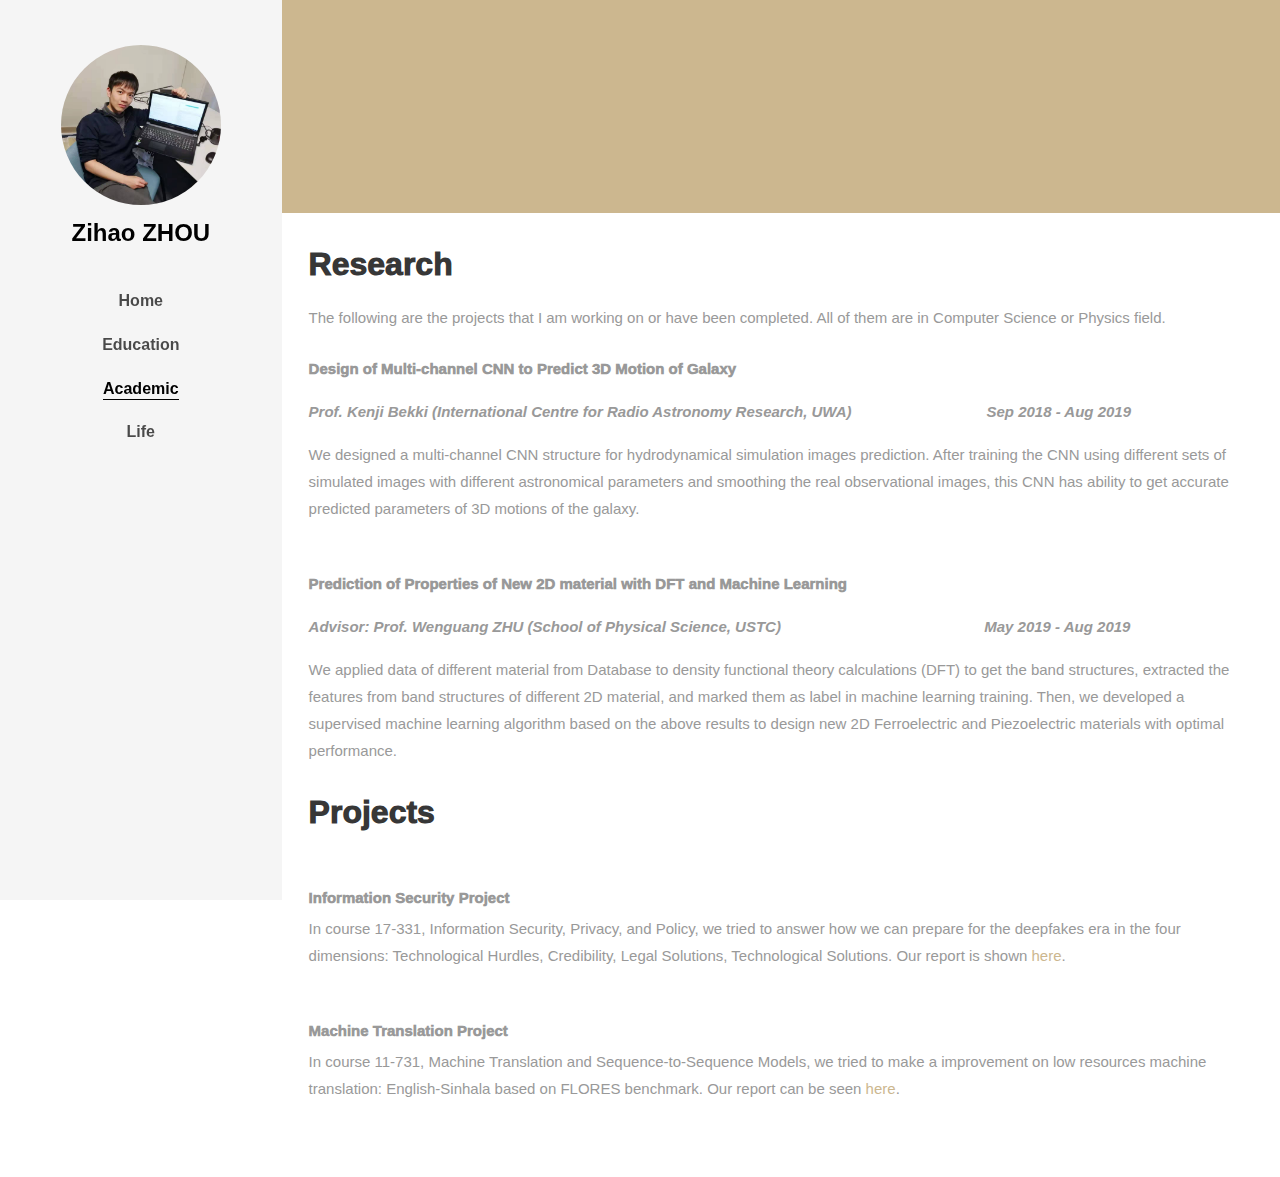
==== academic.html @ 47a022bb "Add files via upload" ====
<!DOCTYPE html>
<html lang="en">
  <head>
    <title>Zihao ZHOU's homepage</title>
    <meta charset="utf-8">
    <meta name="viewport" content="width=device-width, initial-scale=1, shrink-to-fit=no">
   
    <link rel="stylesheet" href="css/open-iconic-bootstrap.min.css">
    <link rel="stylesheet" href="css/animate.css">
    
    <link rel="stylesheet" href="css/owl.carousel.min.css">
    <link rel="stylesheet" href="css/owl.theme.default.min.css">
    <link rel="stylesheet" href="css/magnific-popup.css">

    <link rel="stylesheet" href="css/aos.css">

    <link rel="stylesheet" href="css/ionicons.min.css">

    <link rel="stylesheet" href="css/bootstrap-datepicker.css">
    <link rel="stylesheet" href="css/jquery.timepicker.css">

    
    <link rel="stylesheet" href="css/flaticon.css">
    <link rel="stylesheet" href="css/icomoon.css">
    <link rel="stylesheet" href="css/style.css">
  </head>
  <body>

	<div id="colorlib-page">
		<a href="#" class="js-colorlib-nav-toggle colorlib-nav-toggle"><i></i></a>
		<aside id="colorlib-aside" role="complementary" class="js-fullheight text-center">
			<h1 id="colorlib-logo"><a href="index.html"><span class="img" style="background-image: url(images/author.jpg);"></span>Zihao ZHOU</a></h1>
			<nav id="colorlib-main-menu" role="navigation">
				<ul>
					<li><a href="index.html">Home</a></li>
					<li><a href="education.html">Education</a></li>
					<li class="colorlib-active"><a href="academic.html">Academic</a></li>
					<li><a href="life.html">Life</a></li>
				</ul>
			</nav>

			<div class="colorlib-footer">
<div class="d-flex justify-content-center">
		  <form action="#" class="colorlib-subscribe-form">
            <div class="form-group d-flex">
            	<div class="icon"></div>
</div>
          </form>
				</div>
			</div>
		</aside> <!-- END COLORLIB-ASIDE -->
		<div id="colorlib-main">
			<section class="ftco-section ftco-bread">
				<div class="container">
					<div class="row no-gutters slider-text justify-content-center align-items-center">
	          <div class="col-md-8 ftco-animate">
	            <p class="breadcrumbs"><span class="mr-2"><a href="index.html">Home</a></span> <span>Academic</span></p>
	            <h1 class="bread">Academic</h1>
	          </div>
	        </div>
				</div>
			</section>
			<section class="ftco-section-3">

                <h2 class="mb-3 font-weight-bold">Research</h2>
				<p class="mb-4">The following are the projects that I am working on or have been completed. All of them are in Computer Science or Physics field.</p>
				
				<p class="mb-3 font-weight-bold">Design of Multi-channel CNN to Predict 3D Motion of Galaxy </p>
				<p class=" font-italic" >Prof. Kenji Bekki (International Centre for Radio Astronomy Research, UWA)&emsp;&emsp;&emsp;&emsp;&emsp;&emsp;&emsp;&emsp;&emsp;Sep 2018 - Aug 2019</p>
				<p class="mb-5">We designed a multi-channel CNN structure for hydrodynamical simulation images prediction. After training the CNN using different sets of simulated images with different astronomical parameters and smoothing the real observational images, this CNN has ability to get accurate predicted parameters of 3D motions of the galaxy.
				 </p>

				<p class="mb-3 font-weight-bold">Prediction of Properties of New 2D material with DFT and Machine Learning</p>
				<p class=" font-italic" >Advisor: Prof. Wenguang ZHU (School of Physical Science, USTC)              &emsp;&emsp; &emsp;&emsp;&emsp;&emsp;&emsp;&emsp;&emsp;&emsp;&emsp;&emsp;&emsp;May 2019 - Aug 2019</p>
				<p class="mb-4">We applied data of different material from Database to density functional theory calculations (DFT) to get the band structures, extracted the features from band structures of different 2D material, and marked them as label in machine learning training. Then, we developed a supervised machine learning algorithm based on the above results to design new 2D Ferroelectric and Piezoelectric materials with optimal performance.
				 </p>
				
				<h2 class="mb-5 font-weight-bold">Projects</h2>
				<p class="mb-1 font-weight-bold">Information Security Project </p>
				<p class="mb-5">
				In course 17-331, Information Security, Privacy, and Policy, we tried to answer how we can prepare for the deepfakes era in the four dimensions: Technological Hurdles, Credibility, Legal Solutions, Technological Solutions. Our report is shown <a href="Deepfake_web.pdf">here</a>.</p>
				
				<p class="mb-1 font-weight-bold">Machine Translation Project </p>
				<p class="mb-5">
				In course 11-731, Machine Translation and Sequence-to-Sequence Models, we tried to make a improvement on low resources machine translation: English-Sinhala based on FLORES benchmark. Our report can be seen <a href="en-si.pdf">here</a>.</p>
				
				
			</section>
		</div><!-- END COLORLIB-MAIN -->
	</div><!-- END COLORLIB-PAGE -->

  <!-- loader -->
  <div id="ftco-loader" class="show fullscreen"><svg class="circular" width="48px" height="48px"><circle class="path-bg" cx="24" cy="24" r="22" fill="none" stroke-width="4" stroke="#eeeeee"/><circle class="path" cx="24" cy="24" r="22" fill="none" stroke-width="4" stroke-miterlimit="10" stroke="#F96D00"/></svg></div>


  <script src="js/jquery.min.js"></script>
  <script src="js/jquery-migrate-3.0.1.min.js"></script>
  <script src="js/popper.min.js"></script>
  <script src="js/bootstrap.min.js"></script>
  <script src="js/jquery.easing.1.3.js"></script>
  <script src="js/jquery.waypoints.min.js"></script>
  <script src="js/jquery.stellar.min.js"></script>
  <script src="js/owl.carousel.min.js"></script>
  <script src="js/jquery.magnific-popup.min.js"></script>
  <script src="js/aos.js"></script>
  <script src="js/jquery.animateNumber.min.js"></script>
  <script src="js/bootstrap-datepicker.js"></script>
  <script src="js/jquery.timepicker.min.js"></script>
  <script src="js/scrollax.min.js"></script>
  <script src="js/main.js"></script>
    
  </body>
</html>
---- css/flaticon.css ----
/*
  	Flaticon icon font: Flaticon
  	Creation date: 12/12/2018 14:43
  	*/


@font-face {
  font-family: "Flaticon";
  src: url("../fonts/flaticon/font/Flaticon.eot");
  src: url("../fonts/flaticon/font/Flaticon.eot?#iefix") format("embedded-opentype"),
       url("../fonts/flaticon/font/Flaticon.woff") format("woff"),
       url("../fonts/flaticon/font/Flaticon.ttf") format("truetype"),
       url("../fonts/flaticon/font/Flaticon.svg#Flaticon") format("svg");
  font-weight: normal;
  font-style: normal;
}

@media screen and (-webkit-min-device-pixel-ratio:0) {
  @font-face {
    font-family: "Flaticon";
    src: url("../fonts/flaticon/font/Flaticon.svg#Flaticon") format("svg");
  }
}

[class^="flaticon-"]:before, [class*=" flaticon-"]:before,
[class^="flaticon-"]:after, [class*=" flaticon-"]:after {   
  font-family: Flaticon;
  font-style: normal;
  font-weight: normal;
  font-variant: normal;
  text-transform: none;
  line-height: 1;

  /* Better Font Rendering =========== */
  -webkit-font-smoothing: antialiased;
  -moz-osx-font-smoothing: grayscale;
}

.flaticon-printing-photo:before { content: "\f100"; }
.flaticon-focusing-target:before { content: "\f101"; }
.flaticon-camera:before { content: "\f102"; }
.flaticon-polaroid-pictures:before { content: "\f103"; }
.flaticon-big-lens:before { content: "\f104"; }
.flaticon-film:before { content: "\f105"; }
---- css/icomoon.css ----
@font-face {
  font-family: 'icomoon';
  src:  url('../fonts/icomoon/icomoon.eot?6tt51o');
  src:  url('../fonts/icomoon/icomoon.eot?6tt51o#iefix') format('embedded-opentype'),
    url('../fonts/icomoon/icomoon.ttf?6tt51o') format('truetype'),
    url('../fonts/icomoon/icomoon.woff?6tt51o') format('woff'),
    url('../fonts/icomoon/icomoon.svg?6tt51o#icomoon') format('svg');
  font-weight: normal;
  font-style: normal;
}

[class^="icon-"], [class*=" icon-"] {
  /* use !important to prevent issues with browser extensions that change fonts */
  font-family: 'icomoon' !important;
  speak: none;
  font-style: normal;
  font-weight: normal;
  font-variant: normal;
  text-transform: none;
  line-height: 1;

  /* Better Font Rendering =========== */
  -webkit-font-smoothing: antialiased;
  -moz-osx-font-smoothing: grayscale;
}

.icon-asterisk:before {
  content: "\f069";
}
.icon-plus:before {
  content: "\f067";
}
.icon-question:before {
  content: "\f128";
}
.icon-minus:before {
  content: "\f068";
}
.icon-glass:before {
  content: "\f000";
}
.icon-music:before {
  content: "\f001";
}
.icon-search:before {
  content: "\f002";
}
.icon-envelope-o:before {
  content: "\f003";
}
.icon-heart:before {
  content: "\f004";
}
.icon-star:before {
  content: "\f005";
}
.icon-star-o:before {
  content: "\f006";
}
.icon-user:before {
  content: "\f007";
}
.icon-film:before {
  content: "\f008";
}
.icon-th-large:before {
  content: "\f009";
}
.icon-th:before {
  content: "\f00a";
}
.icon-th-list:before {
  content: "\f00b";
}
.icon-check:before {
  content: "\f00c";
}
.icon-close:before {
  content: "\f00d";
}
.icon-remove:before {
  content: "\f00d";
}
.icon-times:before {
  content: "\f00d";
}
.icon-search-plus:before {
  content: "\f00e";
}
.icon-search-minus:before {
  content: "\f010";
}
.icon-power-off:before {
  content: "\f011";
}
.icon-signal:before {
  content: "\f012";
}
.icon-cog:before {
  content: "\f013";
}
.icon-gear:before {
  content: "\f013";
}
.icon-trash-o:before {
  content: "\f014";
}
.icon-home:before {
  content: "\f015";
}
.icon-file-o:before {
  content: "\f016";
}
.icon-clock-o:before {
  content: "\f017";
}
.icon-road:before {
  content: "\f018";
}
.icon-download:before {
  content: "\f019";
}
.icon-arrow-circle-o-down:before {
  content: "\f01a";
}
.icon-arrow-circle-o-up:before {
  content: "\f01b";
}
.icon-inbox:before {
  content: "\f01c";
}
.icon-play-circle-o:before {
  content: "\f01d";
}
.icon-repeat:before {
  content: "\f01e";
}
.icon-rotate-right:before {
  content: "\f01e";
}
.icon-refresh:before {
  content: "\f021";
}
.icon-list-alt:before {
  content: "\f022";
}
.icon-lock:before {
  content: "\f023";
}
.icon-flag:before {
  content: "\f024";
}
.icon-headphones:before {
  content: "\f025";
}
.icon-volume-off:before {
  content: "\f026";
}
.icon-volume-down:before {
  content: "\f027";
}
.icon-volume-up:before {
  content: "\f028";
}
.icon-qrcode:before {
  content: "\f029";
}
.icon-barcode:before {
  content: "\f02a";
}
.icon-tag:before {
  content: "\f02b";
}
.icon-tags:before {
  content: "\f02c";
}
.icon-book:before {
  content: "\f02d";
}
.icon-bookmark:before {
  content: "\f02e";
}
.icon-print:before {
  content: "\f02f";
}
.icon-camera:before {
  content: "\f030";
}
.icon-font:before {
  content: "\f031";
}
.icon-bold:before {
  content: "\f032";
}
.icon-italic:before {
  content: "\f033";
}
.icon-text-height:before {
  content: "\f034";
}
.icon-text-width:before {
  content: "\f035";
}
.icon-align-left:before {
  content: "\f036";
}
.icon-align-center:before {
  content: "\f037";
}
.icon-align-right:before {
  content: "\f038";
}
.icon-align-justify:before {
  content: "\f039";
}
.icon-list:before {
  content: "\f03a";
}
.icon-dedent:before {
  content: "\f03b";
}
.icon-outdent:before {
  content: "\f03b";
}
.icon-indent:before {
  content: "\f03c";
}
.icon-video-camera:before {
  content: "\f03d";
}
.icon-image:before {
  content: "\f03e";
}
.icon-photo:before {
  content: "\f03e";
}
.icon-picture-o:before {
  content: "\f03e";
}
.icon-pencil:before {
  content: "\f040";
}
.icon-map-marker:before {
  content: "\f041";
}
.icon-adjust:before {
  content: "\f042";
}
.icon-tint:before {
  content: "\f043";
}
.icon-edit:before {
  content: "\f044";
}
.icon-pencil-square-o:before {
  content: "\f044";
}
.icon-share-square-o:before {
  content: "\f045";
}
.icon-check-square-o:before {
  content: "\f046";
}
.icon-arrows:before {
  content: "\f047";
}
.icon-step-backward:before {
  content: "\f048";
}
.icon-fast-backward:before {
  content: "\f049";
}
.icon-backward:before {
  content: "\f04a";
}
.icon-play:before {
  content: "\f04b";
}
.icon-pause:before {
  content: "\f04c";
}
.icon-stop:before {
  content: "\f04d";
}
.icon-forward:before {
  content: "\f04e";
}
.icon-fast-forward:before {
  content: "\f050";
}
.icon-step-forward:before {
  content: "\f051";
}
.icon-eject:before {
  content: "\f052";
}
.icon-chevron-left:before {
  content: "\f053";
}
.icon-chevron-right:before {
  content: "\f054";
}
.icon-plus-circle:before {
  content: "\f055";
}
.icon-minus-circle:before {
  content: "\f056";
}
.icon-times-circle:before {
  content: "\f057";
}
.icon-check-circle:before {
  content: "\f058";
}
.icon-question-circle:before {
  content: "\f059";
}
.icon-info-circle:before {
  content: "\f05a";
}
.icon-crosshairs:before {
  content: "\f05b";
}
.icon-times-circle-o:before {
  content: "\f05c";
}
.icon-check-circle-o:before {
  content: "\f05d";
}
.icon-ban:before {
  content: "\f05e";
}
.icon-arrow-left:before {
  content: "\f060";
}
.icon-arrow-right:before {
  content: "\f061";
}
.icon-arrow-up:before {
  content: "\f062";
}
.icon-arrow-down:before {
  content: "\f063";
}
.icon-mail-forward:before {
  content: "\f064";
}
.icon-share:before {
  content: "\f064";
}
.icon-expand:before {
  content: "\f065";
}
.icon-compress:before {
  content: "\f066";
}
.icon-exclamation-circle:before {
  content: "\f06a";
}
.icon-gift:before {
  content: "\f06b";
}
.icon-leaf:before {
  content: "\f06c";
}
.icon-fire:before {
  content: "\f06d";
}
.icon-eye:before {
  content: "\f06e";
}
.icon-eye-slash:before {
  content: "\f070";
}
.icon-exclamation-triangle:before {
  content: "\f071";
}
.icon-warning:before {
  content: "\f071";
}
.icon-plane:before {
  content: "\f072";
}
.icon-calendar:before {
  content: "\f073";
}
.icon-random:before {
  content: "\f074";
}
.icon-comment:before {
  content: "\f075";
}
.icon-magnet:before {
  content: "\f076";
}
.icon-chevron-up:before {
  content: "\f077";
}
.icon-chevron-down:before {
  content: "\f078";
}
.icon-retweet:before {
  content: "\f079";
}
.icon-shopping-cart:before {
  content: "\f07a";
}
.icon-folder:before {
  content: "\f07b";
}
.icon-folder-open:before {
  content: "\f07c";
}
.icon-arrows-v:before {
  content: "\f07d";
}
.icon-arrows-h:before {
  content: "\f07e";
}
.icon-bar-chart:before {
  content: "\f080";
}
.icon-bar-chart-o:before {
  content: "\f080";
}
.icon-twitter-square:before {
  content: "\f081";
}
.icon-facebook-square:before {
  content: "\f082";
}
.icon-camera-retro:before {
  content: "\f083";
}
.icon-key:before {
  content: "\f084";
}
.icon-cogs:before {
  content: "\f085";
}
.icon-gears:before {
  content: "\f085";
}
.icon-comments:before {
  content: "\f086";
}
.icon-thumbs-o-up:before {
  content: "\f087";
}
.icon-thumbs-o-down:before {
  content: "\f088";
}
.icon-star-half:before {
  content: "\f089";
}
.icon-heart-o:before {
  content: "\f08a";
}
.icon-sign-out:before {
  content: "\f08b";
}
.icon-linkedin-square:before {
  content: "\f08c";
}
.icon-thumb-tack:before {
  content: "\f08d";
}
.icon-external-link:before {
  content: "\f08e";
}
.icon-sign-in:before {
  content: "\f090";
}
.icon-trophy:before {
  content: "\f091";
}
.icon-github-square:before {
  content: "\f092";
}
.icon-upload:before {
  content: "\f093";
}
.icon-lemon-o:before {
  content: "\f094";
}
.icon-phone:before {
  content: "\f095";
}
.icon-square-o:before {
  content: "\f096";
}
.icon-bookmark-o:before {
  content: "\f097";
}
.icon-phone-square:before {
  content: "\f098";
}
.icon-twitter:before {
  content: "\f099";
}
.icon-facebook:before {
  content: "\f09a";
}
.icon-facebook-f:before {
  content: "\f09a";
}
.icon-github:before {
  content: "\f09b";
}
.icon-unlock:before {
  content: "\f09c";
}
.icon-credit-card:before {
  content: "\f09d";
}
.icon-feed:before {
  content: "\f09e";
}
.icon-rss:before {
  content: "\f09e";
}
.icon-hdd-o:before {
  content: "\f0a0";
}
.icon-bullhorn:before {
  content: "\f0a1";
}
.icon-bell-o:before {
  content: "\f0a2";
}
.icon-certificate:before {
  content: "\f0a3";
}
.icon-hand-o-right:before {
  content: "\f0a4";
}
.icon-hand-o-left:before {
  content: "\f0a5";
}
.icon-hand-o-up:before {
  content: "\f0a6";
}
.icon-hand-o-down:before {
  content: "\f0a7";
}
.icon-arrow-circle-left:before {
  content: "\f0a8";
}
.icon-arrow-circle-right:before {
  content: "\f0a9";
}
.icon-arrow-circle-up:before {
  content: "\f0aa";
}
.icon-arrow-circle-down:before {
  content: "\f0ab";
}
.icon-globe:before {
  content: "\f0ac";
}
.icon-wrench:before {
  content: "\f0ad";
}
.icon-tasks:before {
  content: "\f0ae";
}
.icon-filter:before {
  content: "\f0b0";
}
.icon-briefcase:before {
  content: "\f0b1";
}
.icon-arrows-alt:before {
  content: "\f0b2";
}
.icon-group:before {
  content: "\f0c0";
}
.icon-users:before {
  content: "\f0c0";
}
.icon-chain:before {
  content: "\f0c1";
}
.icon-link:before {
  content: "\f0c1";
}
.icon-cloud:before {
  content: "\f0c2";
}
.icon-flask:before {
  content: "\f0c3";
}
.icon-cut:before {
  content: "\f0c4";
}
.icon-scissors:before {
  content: "\f0c4";
}
.icon-copy:before {
  content: "\f0c5";
}
.icon-files-o:before {
  content: "\f0c5";
}
.icon-paperclip:before {
  content: "\f0c6";
}
.icon-floppy-o:before {
  content: "\f0c7";
}
.icon-save:before {
  content: "\f0c7";
}
.icon-square:before {
  content: "\f0c8";
}
.icon-bars:before {
  content: "\f0c9";
}
.icon-navicon:before {
  content: "\f0c9";
}
.icon-reorder:before {
  content: "\f0c9";
}
.icon-list-ul:before {
  content: "\f0ca";
}
.icon-list-ol:before {
  content: "\f0cb";
}
.icon-strikethrough:before {
  content: "\f0cc";
}
.icon-underline:before {
  content: "\f0cd";
}
.icon-table:before {
  content: "\f0ce";
}
.icon-magic:before {
  content: "\f0d0";
}
.icon-truck:before {
  content: "\f0d1";
}
.icon-pinterest:before {
  content: "\f0d2";
}
.icon-pinterest-square:before {
  content: "\f0d3";
}
.icon-google-plus-square:before {
  content: "\f0d4";
}
.icon-google-plus:before {
  content: "\f0d5";
}
.icon-money:before {
  content: "\f0d6";
}
.icon-caret-down:before {
  content: "\f0d7";
}
.icon-caret-up:before {
  content: "\f0d8";
}
.icon-caret-left:before {
  content: "\f0d9";
}
.icon-caret-right:before {
  content: "\f0da";
}
.icon-columns:before {
  content: "\f0db";
}
.icon-sort:before {
  content: "\f0dc";
}
.icon-unsorted:before {
  content: "\f0dc";
}
.icon-sort-desc:before {
  content: "\f0dd";
}
.icon-sort-down:before {
  content: "\f0dd";
}
.icon-sort-asc:before {
  content: "\f0de";
}
.icon-sort-up:before {
  content: "\f0de";
}
.icon-envelope:before {
  content: "\f0e0";
}
.icon-linkedin:before {
  content: "\f0e1";
}
.icon-rotate-left:before {
  content: "\f0e2";
}
.icon-undo:before {
  content: "\f0e2";
}
.icon-gavel:before {
  content: "\f0e3";
}
.icon-legal:before {
  content: "\f0e3";
}
.icon-dashboard:before {
  content: "\f0e4";
}
.icon-tachometer:before {
  content: "\f0e4";
}
.icon-comment-o:before {
  content: "\f0e5";
}
.icon-comments-o:before {
  content: "\f0e6";
}
.icon-bolt:before {
  content: "\f0e7";
}
.icon-flash:before {
  content: "\f0e7";
}
.icon-sitemap:before {
  content: "\f0e8";
}
.icon-umbrella:before {
  content: "\f0e9";
}
.icon-clipboard:before {
  content: "\f0ea";
}
.icon-paste:before {
  content: "\f0ea";
}
.icon-lightbulb-o:before {
  content: "\f0eb";
}
.icon-exchange:before {
  content: "\f0ec";
}
.icon-cloud-download:before {
  content: "\f0ed";
}
.icon-cloud-upload:before {
  content: "\f0ee";
}
.icon-user-md:before {
  content: "\f0f0";
}
.icon-stethoscope:before {
  content: "\f0f1";
}
.icon-suitcase:before {
  content: "\f0f2";
}
.icon-bell:before {
  content: "\f0f3";
}
.icon-coffee:before {
  content: "\f0f4";
}
.icon-cutlery:before {
  content: "\f0f5";
}
.icon-file-text-o:before {
  content: "\f0f6";
}
.icon-building-o:before {
  content: "\f0f7";
}
.icon-hospital-o:before {
  content: "\f0f8";
}
.icon-ambulance:before {
  content: "\f0f9";
}
.icon-medkit:before {
  content: "\f0fa";
}
.icon-fighter-jet:before {
  content: "\f0fb";
}
.icon-beer:before {
  content: "\f0fc";
}
.icon-h-square:before {
  content: "\f0fd";
}
.icon-plus-square:before {
  content: "\f0fe";
}
.icon-angle-double-left:before {
  content: "\f100";
}
.icon-angle-double-right:before {
  content: "\f101";
}
.icon-angle-double-up:before {
  content: "\f102";
}
.icon-angle-double-down:before {
  content: "\f103";
}
.icon-angle-left:before {
  content: "\f104";
}
.icon-angle-right:before {
  content: "\f105";
}
.icon-angle-up:before {
  content: "\f106";
}
.icon-angle-down:before {
  content: "\f107";
}
.icon-desktop:before {
  content: "\f108";
}
.icon-laptop:before {
  content: "\f109";
}
.icon-tablet:before {
  content: "\f10a";
}
.icon-mobile:before {
  content: "\f10b";
}
.icon-mobile-phone:before {
  content: "\f10b";
}
.icon-circle-o:before {
  content: "\f10c";
}
.icon-quote-left:before {
  content: "\f10d";
}
.icon-quote-right:before {
  content: "\f10e";
}
.icon-spinner:before {
  content: "\f110";
}
.icon-circle:before {
  content: "\f111";
}
.icon-mail-reply:before {
  content: "\f112";
}
.icon-reply:before {
  content: "\f112";
}
.icon-github-alt:before {
  content: "\f113";
}
.icon-folder-o:before {
  content: "\f114";
}
.icon-folder-open-o:before {
  content: "\f115";
}
.icon-smile-o:before {
  content: "\f118";
}
.icon-frown-o:before {
  content: "\f119";
}
.icon-meh-o:before {
  content: "\f11a";
}
.icon-gamepad:before {
  content: "\f11b";
}
.icon-keyboard-o:before {
  content: "\f11c";
}
.icon-flag-o:before {
  content: "\f11d";
}
.icon-flag-checkered:before {
  content: "\f11e";
}
.icon-terminal:before {
  content: "\f120";
}
.icon-code:before {
  content: "\f121";
}
.icon-mail-reply-all:before {
  content: "\f122";
}
.icon-reply-all:before {
  content: "\f122";
}
.icon-star-half-empty:before {
  content: "\f123";
}
.icon-star-half-full:before {
  content: "\f123";
}
.icon-star-half-o:before {
  content: "\f123";
}
.icon-location-arrow:before {
  content: "\f124";
}
.icon-crop:before {
  content: "\f125";
}
.icon-code-fork:before {
  content: "\f126";
}
.icon-chain-broken:before {
  content: "\f127";
}
.icon-unlink:before {
  content: "\f127";
}
.icon-info:before {
  content: "\f129";
}
.icon-exclamation:before {
  content: "\f12a";
}
.icon-superscript:before {
  content: "\f12b";
}
.icon-subscript:before {
  content: "\f12c";
}
.icon-eraser:before {
  content: "\f12d";
}
.icon-puzzle-piece:before {
  content: "\f12e";
}
.icon-microphone:before {
  content: "\f130";
}
.icon-microphone-slash:before {
  content: "\f131";
}
.icon-shield:before {
  content: "\f132";
}
.icon-calendar-o:before {
  content: "\f133";
}
.icon-fire-extinguisher:before {
  content: "\f134";
}
.icon-rocket:before {
  content: "\f135";
}
.icon-maxcdn:before {
  content: "\f136";
}
.icon-chevron-circle-left:before {
  content: "\f137";
}
.icon-chevron-circle-right:before {
  content: "\f138";
}
.icon-chevron-circle-up:before {
  content: "\f139";
}
.icon-chevron-circle-down:before {
  content: "\f13a";
}
.icon-html5:before {
  content: "\f13b";
}
.icon-css3:before {
  content: "\f13c";
}
.icon-anchor:before {
  content: "\f13d";
}
.icon-unlock-alt:before {
  content: "\f13e";
}
.icon-bullseye:before {
  content: "\f140";
}
.icon-ellipsis-h:before {
  content: "\f141";
}
.icon-ellipsis-v:before {
  content: "\f142";
}
.icon-rss-square:before {
  content: "\f143";
}
.icon-play-circle:before {
  content: "\f144";
}
.icon-ticket:before {
  content: "\f145";
}
.icon-minus-square:before {
  content: "\f146";
}
.icon-minus-square-o:before {
  content: "\f147";
}
.icon-level-up:before {
  content: "\f148";
}
.icon-level-down:before {
  content: "\f149";
}
.icon-check-square:before {
  content: "\f14a";
}
.icon-pencil-square:before {
  content: "\f14b";
}
.icon-external-link-square:before {
  content: "\f14c";
}
.icon-share-square:before {
  content: "\f14d";
}
.icon-compass:before {
  content: "\f14e";
}
.icon-caret-square-o-down:before {
  content: "\f150";
}
.icon-toggle-down:before {
  content: "\f150";
}
.icon-caret-square-o-up:before {
  content: "\f151";
}
.icon-toggle-up:before {
  content: "\f151";
}
.icon-caret-square-o-right:before {
  content: "\f152";
}
.icon-toggle-right:before {
  content: "\f152";
}
.icon-eur:before {
  content: "\f153";
}
.icon-euro:before {
  content: "\f153";
}
.icon-gbp:before {
  content: "\f154";
}
.icon-dollar:before {
  content: "\f155";
}
.icon-usd:before {
  content: "\f155";
}
.icon-inr:before {
  content: "\f156";
}
.icon-rupee:before {
  content: "\f156";
}
.icon-cny:before {
  content: "\f157";
}
.icon-jpy:before {
  content: "\f157";
}
.icon-rmb:before {
  content: "\f157";
}
.icon-yen:before {
  content: "\f157";
}
.icon-rouble:before {
  content: "\f158";
}
.icon-rub:before {
  content: "\f158";
}
.icon-ruble:before {
  content: "\f158";
}
.icon-krw:before {
  content: "\f159";
}
.icon-won:before {
  content: "\f159";
}
.icon-bitcoin:before {
  content: "\f15a";
}
.icon-btc:before {
  content: "\f15a";
}
.icon-file:before {
  content: "\f15b";
}
.icon-file-text:before {
  content: "\f15c";
}
.icon-sort-alpha-asc:before {
  content: "\f15d";
}
.icon-sort-alpha-desc:before {
  content: "\f15e";
}
.icon-sort-amount-asc:before {
  content: "\f160";
}
.icon-sort-amount-desc:before {
  content: "\f161";
}
.icon-sort-numeric-asc:before {
  content: "\f162";
}
.icon-sort-numeric-desc:before {
  content: "\f163";
}
.icon-thumbs-up:before {
  content: "\f164";
}
.icon-thumbs-down:before {
  content: "\f165";
}
.icon-youtube-square:before {
  content: "\f166";
}
.icon-youtube:before {
  content: "\f167";
}
.icon-xing:before {
  content: "\f168";
}
.icon-xing-square:before {
  content: "\f169";
}
.icon-youtube-play:before {
  content: "\f16a";
}
.icon-dropbox:before {
  content: "\f16b";
}
.icon-stack-overflow:before {
  content: "\f16c";
}
.icon-instagram:before {
  content: "\f16d";
}
.icon-flickr:before {
  content: "\f16e";
}
.icon-adn:before {
  content: "\f170";
}
.icon-bitbucket:before {
  content: "\f171";
}
.icon-bitbucket-square:before {
  content: "\f172";
}
.icon-tumblr:before {
  content: "\f173";
}
.icon-tumblr-square:before {
  content: "\f174";
}
.icon-long-arrow-down:before {
  content: "\f175";
}
.icon-long-arrow-up:before {
  content: "\f176";
}
.icon-long-arrow-left:before {
  content: "\f177";
}
.icon-long-arrow-right:before {
  content: "\f178";
}
.icon-apple:before {
  content: "\f179";
}
.icon-windows:before {
  content: "\f17a";
}
.icon-android:before {
  content: "\f17b";
}
.icon-linux:before {
  content: "\f17c";
}
.icon-dribbble:before {
  content: "\f17d";
}
.icon-skype:before {
  content: "\f17e";
}
.icon-foursquare:before {
  content: "\f180";
}
.icon-trello:before {
  content: "\f181";
}
.icon-female:before {
  content: "\f182";
}
.icon-male:before {
  content: "\f183";
}
.icon-gittip:before {
  content: "\f184";
}
.icon-gratipay:before {
  content: "\f184";
}
.icon-sun-o:before {
  content: "\f185";
}
.icon-moon-o:before {
  content: "\f186";
}
.icon-archive:before {
  content: "\f187";
}
.icon-bug:before {
  content: "\f188";
}
.icon-vk:before {
  content: "\f189";
}
.icon-weibo:before {
  content: "\f18a";
}
.icon-renren:before {
  content: "\f18b";
}
.icon-pagelines:before {
  content: "\f18c";
}
.icon-stack-exchange:before {
  content: "\f18d";
}
.icon-arrow-circle-o-right:before {
  content: "\f18e";
}
.icon-arrow-circle-o-left:before {
  content: "\f190";
}
.icon-caret-square-o-left:before {
  content: "\f191";
}
.icon-toggle-left:before {
  content: "\f191";
}
.icon-dot-circle-o:before {
  content: "\f192";
}
.icon-wheelchair:before {
  content: "\f193";
}
.icon-vimeo-square:before {
  content: "\f194";
}
.icon-try:before {
  content: "\f195";
}
.icon-turkish-lira:before {
  content: "\f195";
}
.icon-plus-square-o:before {
  content: "\f196";
}
.icon-space-shuttle:before {
  content: "\f197";
}
.icon-slack:before {
  content: "\f198";
}
.icon-envelope-square:before {
  content: "\f199";
}
.icon-wordpress:before {
  content: "\f19a";
}
.icon-openid:before {
  content: "\f19b";
}
.icon-bank:before {
  content: "\f19c";
}
.icon-institution:before {
  content: "\f19c";
}
.icon-university:before {
  content: "\f19c";
}
.icon-graduation-cap:before {
  content: "\f19d";
}
.icon-mortar-board:before {
  content: "\f19d";
}
.icon-yahoo:before {
  content: "\f19e";
}
.icon-google:before {
  content: "\f1a0";
}
.icon-reddit:before {
  content: "\f1a1";
}
.icon-reddit-square:before {
  content: "\f1a2";
}
.icon-stumbleupon-circle:before {
  content: "\f1a3";
}
.icon-stumbleupon:before {
  content: "\f1a4";
}
.icon-delicious:before {
  content: "\f1a5";
}
.icon-digg:before {
  content: "\f1a6";
}
.icon-pied-piper-pp:before {
  content: "\f1a7";
}
.icon-pied-piper-alt:before {
  content: "\f1a8";
}
.icon-drupal:before {
  content: "\f1a9";
}
.icon-joomla:before {
  content: "\f1aa";
}
.icon-language:before {
  content: "\f1ab";
}
.icon-fax:before {
  content: "\f1ac";
}
.icon-building:before {
  content: "\f1ad";
}
.icon-child:before {
  content: "\f1ae";
}
.icon-paw:before {
  content: "\f1b0";
}
.icon-spoon:before {
  content: "\f1b1";
}
.icon-cube:before {
  content: "\f1b2";
}
.icon-cubes:before {
  content: "\f1b3";
}
.icon-behance:before {
  content: "\f1b4";
}
.icon-behance-square:before {
  content: "\f1b5";
}
.icon-steam:before {
  content: "\f1b6";
}
.icon-steam-square:before {
  content: "\f1b7";
}
.icon-recycle:before {
  content: "\f1b8";
}
.icon-automobile:before {
  content: "\f1b9";
}
.icon-car:before {
  content: "\f1b9";
}
.icon-cab:before {
  content: "\f1ba";
}
.icon-taxi:before {
  content: "\f1ba";
}
.icon-tree:before {
  content: "\f1bb";
}
.icon-spotify:before {
  content: "\f1bc";
}
.icon-deviantart:before {
  content: "\f1bd";
}
.icon-soundcloud:before {
  content: "\f1be";
}
.icon-database:before {
  content: "\f1c0";
}
.icon-file-pdf-o:before {
  content: "\f1c1";
}
.icon-file-word-o:before {
  content: "\f1c2";
}
.icon-file-excel-o:before {
  content: "\f1c3";
}
.icon-file-powerpoint-o:before {
  content: "\f1c4";
}
.icon-file-image-o:before {
  content: "\f1c5";
}
.icon-file-photo-o:before {
  content: "\f1c5";
}
.icon-file-picture-o:before {
  content: "\f1c5";
}
.icon-file-archive-o:before {
  content: "\f1c6";
}
.icon-file-zip-o:before {
  content: "\f1c6";
}
.icon-file-audio-o:before {
  content: "\f1c7";
}
.icon-file-sound-o:before {
  content: "\f1c7";
}
.icon-file-movie-o:before {
  content: "\f1c8";
}
.icon-file-video-o:before {
  content: "\f1c8";
}
.icon-file-code-o:before {
  content: "\f1c9";
}
.icon-vine:before {
  content: "\f1ca";
}
.icon-codepen:before {
  content: "\f1cb";
}
.icon-jsfiddle:before {
  content: "\f1cc";
}
.icon-life-bouy:before {
  content: "\f1cd";
}
.icon-life-buoy:before {
  content: "\f1cd";
}
.icon-life-ring:before {
  content: "\f1cd";
}
.icon-life-saver:before {
  content: "\f1cd";
}
.icon-support:before {
  content: "\f1cd";
}
.icon-circle-o-notch:before {
  content: "\f1ce";
}
.icon-ra:before {
  content: "\f1d0";
}
.icon-rebel:before {
  content: "\f1d0";
}
.icon-resistance:before {
  content: "\f1d0";
}
.icon-empire:before {
  content: "\f1d1";
}
.icon-ge:before {
  content: "\f1d1";
}
.icon-git-square:before {
  content: "\f1d2";
}
.icon-git:before {
  content: "\f1d3";
}
.icon-hacker-news:before {
  content: "\f1d4";
}
.icon-y-combinator-square:before {
  content: "\f1d4";
}
.icon-yc-square:before {
  content: "\f1d4";
}
.icon-tencent-weibo:before {
  content: "\f1d5";
}
.icon-qq:before {
  content: "\f1d6";
}
.icon-wechat:before {
  content: "\f1d7";
}
.icon-weixin:before {
  content: "\f1d7";
}
.icon-paper-plane:before {
  content: "\f1d8";
}
.icon-send:before {
  content: "\f1d8";
}
.icon-paper-plane-o:before {
  content: "\f1d9";
}
.icon-send-o:before {
  content: "\f1d9";
}
.icon-history:before {
  content: "\f1da";
}
.icon-circle-thin:before {
  content: "\f1db";
}
.icon-header:before {
  content: "\f1dc";
}
.icon-paragraph:before {
  content: "\f1dd";
}
.icon-sliders:before {
  content: "\f1de";
}
.icon-share-alt:before {
  content: "\f1e0";
}
.icon-share-alt-square:before {
  content: "\f1e1";
}
.icon-bomb:before {
  content: "\f1e2";
}
.icon-futbol-o:before {
  content: "\f1e3";
}
.icon-soccer-ball-o:before {
  content: "\f1e3";
}
.icon-tty:before {
  content: "\f1e4";
}
.icon-binoculars:before {
  content: "\f1e5";
}
.icon-plug:before {
  content: "\f1e6";
}
.icon-slideshare:before {
  content: "\f1e7";
}
.icon-twitch:before {
  content: "\f1e8";
}
.icon-yelp:before {
  content: "\f1e9";
}
.icon-newspaper-o:before {
  content: "\f1ea";
}
.icon-wifi:before {
  content: "\f1eb";
}
.icon-calculator:before {
  content: "\f1ec";
}
.icon-paypal:before {
  content: "\f1ed";
}
.icon-google-wallet:before {
  content: "\f1ee";
}
.icon-cc-visa:before {
  content: "\f1f0";
}
.icon-cc-mastercard:before {
  content: "\f1f1";
}
.icon-cc-discover:before {
  content: "\f1f2";
}
.icon-cc-amex:before {
  content: "\f1f3";
}
.icon-cc-paypal:before {
  content: "\f1f4";
}
.icon-cc-stripe:before {
  content: "\f1f5";
}
.icon-bell-slash:before {
  content: "\f1f6";
}
.icon-bell-slash-o:before {
  content: "\f1f7";
}
.icon-trash:before {
  content: "\f1f8";
}
.icon-copyright:before {
  content: "\f1f9";
}
.icon-at:before {
  content: "\f1fa";
}
.icon-eyedropper:before {
  content: "\f1fb";
}
.icon-paint-brush:before {
  content: "\f1fc";
}
.icon-birthday-cake:before {
  content: "\f1fd";
}
.icon-area-chart:before {
  content: "\f1fe";
}
.icon-pie-chart:before {
  content: "\f200";
}
.icon-line-chart:before {
  content: "\f201";
}
.icon-lastfm:before {
  content: "\f202";
}
.icon-lastfm-square:before {
  content: "\f203";
}
.icon-toggle-off:before {
  content: "\f204";
}
.icon-toggle-on:before {
  content: "\f205";
}
.icon-bicycle:before {
  content: "\f206";
}
.icon-bus:before {
  content: "\f207";
}
.icon-ioxhost:before {
  content: "\f208";
}
.icon-angellist:before {
  content: "\f209";
}
.icon-cc:before {
  content: "\f20a";
}
.icon-ils:before {
  content: "\f20b";
}
.icon-shekel:before {
  content: "\f20b";
}
.icon-sheqel:before {
  content: "\f20b";
}
.icon-meanpath:before {
  content: "\f20c";
}
.icon-buysellads:before {
  content: "\f20d";
}
.icon-connectdevelop:before {
  content: "\f20e";
}
.icon-dashcube:before {
  content: "\f210";
}
.icon-forumbee:before {
  content: "\f211";
}
.icon-leanpub:before {
  content: "\f212";
}
.icon-sellsy:before {
  content: "\f213";
}
.icon-shirtsinbulk:before {
  content: "\f214";
}
.icon-simplybuilt:before {
  content: "\f215";
}
.icon-skyatlas:before {
  content: "\f216";
}
.icon-cart-plus:before {
  content: "\f217";
}
.icon-cart-arrow-down:before {
  content: "\f218";
}
.icon-diamond:before {
  content: "\f219";
}
.icon-ship:before {
  content: "\f21a";
}
.icon-user-secret:before {
  content: "\f21b";
}
.icon-motorcycle:before {
  content: "\f21c";
}
.icon-street-view:before {
  content: "\f21d";
}
.icon-heartbeat:before {
  content: "\f21e";
}
.icon-venus:before {
  content: "\f221";
}
.icon-mars:before {
  content: "\f222";
}
.icon-mercury:before {
  content: "\f223";
}
.icon-intersex:before {
  content: "\f224";
}
.icon-transgender:before {
  content: "\f224";
}
.icon-transgender-alt:before {
  content: "\f225";
}
.icon-venus-double:before {
  content: "\f226";
}
.icon-mars-double:before {
  content: "\f227";
}
.icon-venus-mars:before {
  content: "\f228";
}
.icon-mars-stroke:before {
  content: "\f229";
}
.icon-mars-stroke-v:before {
  content: "\f22a";
}
.icon-mars-stroke-h:before {
  content: "\f22b";
}
.icon-neuter:before {
  content: "\f22c";
}
.icon-genderless:before {
  content: "\f22d";
}
.icon-facebook-official:before {
  content: "\f230";
}
.icon-pinterest-p:before {
  content: "\f231";
}
.icon-whatsapp:before {
  content: "\f232";
}
.icon-server:before {
  content: "\f233";
}
.icon-user-plus:before {
  content: "\f234";
}
.icon-user-times:before {
  content: "\f235";
}
.icon-bed:before {
  content: "\f236";
}
.icon-hotel:before {
  content: "\f236";
}
.icon-viacoin:before {
  content: "\f237";
}
.icon-train:before {
  content: "\f238";
}
.icon-subway:before {
  content: "\f239";
}
.icon-medium:before {
  content: "\f23a";
}
.icon-y-combinator:before {
  content: "\f23b";
}
.icon-yc:before {
  content: "\f23b";
}
.icon-optin-monster:before {
  content: "\f23c";
}
.icon-opencart:before {
  content: "\f23d";
}
.icon-expeditedssl:before {
  content: "\f23e";
}
.icon-battery:before {
  content: "\f240";
}
.icon-battery-4:before {
  content: "\f240";
}
.icon-battery-full:before {
  content: "\f240";
}
.icon-battery-3:before {
  content: "\f241";
}
.icon-battery-three-quarters:before {
  content: "\f241";
}
.icon-battery-2:before {
  content: "\f242";
}
.icon-battery-half:before {
  content: "\f242";
}
.icon-battery-1:before {
  content: "\f243";
}
.icon-battery-quarter:before {
  content: "\f243";
}
.icon-battery-0:before {
  content: "\f244";
}
.icon-battery-empty:before {
  content: "\f244";
}
.icon-mouse-pointer:before {
  content: "\f245";
}
.icon-i-cursor:before {
  content: "\f246";
}
.icon-object-group:before {
  content: "\f247";
}
.icon-object-ungroup:before {
  content: "\f248";
}
.icon-sticky-note:before {
  content: "\f249";
}
.icon-sticky-note-o:before {
  content: "\f24a";
}
.icon-cc-jcb:before {
  content: "\f24b";
}
.icon-cc-diners-club:before {
  content: "\f24c";
}
.icon-clone:before {
  content: "\f24d";
}
.icon-balance-scale:before {
  content: "\f24e";
}
.icon-hourglass-o:before {
  content: "\f250";
}
.icon-hourglass-1:before {
  content: "\f251";
}
.icon-hourglass-start:before {
  content: "\f251";
}
.icon-hourglass-2:before {
  content: "\f252";
}
.icon-hourglass-half:before {
  content: "\f252";
}
.icon-hourglass-3:before {
  content: "\f253";
}
.icon-hourglass-end:before {
  content: "\f253";
}
.icon-hourglass:before {
  content: "\f254";
}
.icon-hand-grab-o:before {
  content: "\f255";
}
.icon-hand-rock-o:before {
  content: "\f255";
}
.icon-hand-paper-o:before {
  content: "\f256";
}
.icon-hand-stop-o:before {
  content: "\f256";
}
.icon-hand-scissors-o:before {
  content: "\f257";
}
.icon-hand-lizard-o:before {
  content: "\f258";
}
.icon-hand-spock-o:before {
  content: "\f259";
}
.icon-hand-pointer-o:before {
  content: "\f25a";
}
.icon-hand-peace-o:before {
  content: "\f25b";
}
.icon-trademark:before {
  content: "\f25c";
}
.icon-registered:before {
  content: "\f25d";
}
.icon-creative-commons:before {
  content: "\f25e";
}
.icon-gg:before {
  content: "\f260";
}
.icon-gg-circle:before {
  content: "\f261";
}
.icon-tripadvisor:before {
  content: "\f262";
}
.icon-odnoklassniki:before {
  content: "\f263";
}
.icon-odnoklassniki-square:before {
  content: "\f264";
}
.icon-get-pocket:before {
  content: "\f265";
}
.icon-wikipedia-w:before {
  content: "\f266";
}
.icon-safari:before {
  content: "\f267";
}
.icon-chrome:before {
  content: "\f268";
}
.icon-firefox:before {
  content: "\f269";
}
.icon-opera:before {
  content: "\f26a";
}
.icon-internet-explorer:before {
  content: "\f26b";
}
.icon-television:before {
  content: "\f26c";
}
.icon-tv:before {
  content: "\f26c";
}
.icon-contao:before {
  content: "\f26d";
}
.icon-500px:before {
  content: "\f26e";
}
.icon-amazon:before {
  content: "\f270";
}
.icon-calendar-plus-o:before {
  content: "\f271";
}
.icon-calendar-minus-o:before {
  content: "\f272";
}
.icon-calendar-times-o:before {
  content: "\f273";
}
.icon-calendar-check-o:before {
  content: "\f274";
}
.icon-industry:before {
  content: "\f275";
}
.icon-map-pin:before {
  content: "\f276";
}
.icon-map-signs:before {
  content: "\f277";
}
.icon-map-o:before {
  content: "\f278";
}
.icon-map:before {
  content: "\f279";
}
.icon-commenting:before {
  content: "\f27a";
}
.icon-commenting-o:before {
  content: "\f27b";
}
.icon-houzz:before {
  content: "\f27c";
}
.icon-vimeo:before {
  content: "\f27d";
}
.icon-black-tie:before {
  content: "\f27e";
}
.icon-fonticons:before {
  content: "\f280";
}
.icon-reddit-alien:before {
  content: "\f281";
}
.icon-edge:before {
  content: "\f282";
}
.icon-credit-card-alt:before {
  content: "\f283";
}
.icon-codiepie:before {
  content: "\f284";
}
.icon-modx:before {
  content: "\f285";
}
.icon-fort-awesome:before {
  content: "\f286";
}
.icon-usb:before {
  content: "\f287";
}
.icon-product-hunt:before {
  content: "\f288";
}
.icon-mixcloud:before {
  content: "\f289";
}
.icon-scribd:before {
  content: "\f28a";
}
.icon-pause-circle:before {
  content: "\f28b";
}
.icon-pause-circle-o:before {
  content: "\f28c";
}
.icon-stop-circle:before {
  content: "\f28d";
}
.icon-stop-circle-o:before {
  content: "\f28e";
}
.icon-shopping-bag:before {
  content: "\f290";
}
.icon-shopping-basket:before {
  content: "\f291";
}
.icon-hashtag:before {
  content: "\f292";
}
.icon-bluetooth:before {
  content: "\f293";
}
.icon-bluetooth-b:before {
  content: "\f294";
}
.icon-percent:before {
  content: "\f295";
}
.icon-gitlab:before {
  content: "\f296";
}
.icon-wpbeginner:before {
  content: "\f297";
}
.icon-wpforms:before {
  content: "\f298";
}
.icon-envira:before {
  content: "\f299";
}
.icon-universal-access:before {
  content: "\f29a";
}
.icon-wheelchair-alt:before {
  content: "\f29b";
}
.icon-question-circle-o:before {
  content: "\f29c";
}
.icon-blind:before {
  content: "\f29d";
}
.icon-audio-description:before {
  content: "\f29e";
}
.icon-volume-control-phone:before {
  content: "\f2a0";
}
.icon-braille:before {
  content: "\f2a1";
}
.icon-assistive-listening-systems:before {
  content: "\f2a2";
}
.icon-american-sign-language-interpreting:before {
  content: "\f2a3";
}
.icon-asl-interpreting:before {
  content: "\f2a3";
}
.icon-deaf:before {
  content: "\f2a4";
}
.icon-deafness:before {
  content: "\f2a4";
}
.icon-hard-of-hearing:before {
  content: "\f2a4";
}
.icon-glide:before {
  content: "\f2a5";
}
.icon-glide-g:before {
  content: "\f2a6";
}
.icon-sign-language:before {
  content: "\f2a7";
}
.icon-signing:before {
  content: "\f2a7";
}
.icon-low-vision:before {
  content: "\f2a8";
}
.icon-viadeo:before {
  content: "\f2a9";
}
.icon-viadeo-square:before {
  content: "\f2aa";
}
.icon-snapchat:before {
  content: "\f2ab";
}
.icon-snapchat-ghost:before {
  content: "\f2ac";
}
.icon-snapchat-square:before {
  content: "\f2ad";
}
.icon-pied-piper:before {
  content: "\f2ae";
}
.icon-first-order:before {
  content: "\f2b0";
}
.icon-yoast:before {
  content: "\f2b1";
}
.icon-themeisle:before {
  content: "\f2b2";
}
.icon-google-plus-circle:before {
  content: "\f2b3";
}
.icon-google-plus-official:before {
  content: "\f2b3";
}
.icon-fa:before {
  content: "\f2b4";
}
.icon-font-awesome:before {
  content: "\f2b4";
}
.icon-handshake-o:before {
  content: "\f2b5";
}
.icon-envelope-open:before {
  content: "\f2b6";
}
.icon-envelope-open-o:before {
  content: "\f2b7";
}
.icon-linode:before {
  content: "\f2b8";
}
.icon-address-book:before {
  content: "\f2b9";
}
.icon-address-book-o:before {
  content: "\f2ba";
}
.icon-address-card:before {
  content: "\f2bb";
}
.icon-vcard:before {
  content: "\f2bb";
}
.icon-address-card-o:before {
  content: "\f2bc";
}
.icon-vcard-o:before {
  content: "\f2bc";
}
.icon-user-circle:before {
  content: "\f2bd";
}
.icon-user-circle-o:before {
  content: "\f2be";
}
.icon-user-o:before {
  content: "\f2c0";
}
.icon-id-badge:before {
  content: "\f2c1";
}
.icon-drivers-license:before {
  content: "\f2c2";
}
.icon-id-card:before {
  content: "\f2c2";
}
.icon-drivers-license-o:before {
  content: "\f2c3";
}
.icon-id-card-o:before {
  content: "\f2c3";
}
.icon-quora:before {
  content: "\f2c4";
}
.icon-free-code-camp:before {
  content: "\f2c5";
}
.icon-telegram:before {
  content: "\f2c6";
}
.icon-thermometer:before {
  content: "\f2c7";
}
.icon-thermometer-4:before {
  content: "\f2c7";
}
.icon-thermometer-full:before {
  content: "\f2c7";
}
.icon-thermometer-3:before {
  content: "\f2c8";
}
.icon-thermometer-three-quarters:before {
  content: "\f2c8";
}
.icon-thermometer-2:before {
  content: "\f2c9";
}
.icon-thermometer-half:before {
  content: "\f2c9";
}
.icon-thermometer-1:before {
  content: "\f2ca";
}
.icon-thermometer-quarter:before {
  content: "\f2ca";
}
.icon-thermometer-0:before {
  content: "\f2cb";
}
.icon-thermometer-empty:before {
  content: "\f2cb";
}
.icon-shower:before {
  content: "\f2cc";
}
.icon-bath:before {
  content: "\f2cd";
}
.icon-bathtub:before {
  content: "\f2cd";
}
.icon-s15:before {
  content: "\f2cd";
}
.icon-podcast:before {
  content: "\f2ce";
}
.icon-window-maximize:before {
  content: "\f2d0";
}
.icon-window-minimize:before {
  content: "\f2d1";
}
.icon-window-restore:before {
  content: "\f2d2";
}
.icon-times-rectangle:before {
  content: "\f2d3";
}
.icon-window-close:before {
  content: "\f2d3";
}
.icon-times-rectangle-o:before {
  content: "\f2d4";
}
.icon-window-close-o:before {
  content: "\f2d4";
}
.icon-bandcamp:before {
  content: "\f2d5";
}
.icon-grav:before {
  content: "\f2d6";
}
.icon-etsy:before {
  content: "\f2d7";
}
.icon-imdb:before {
  content: "\f2d8";
}
.icon-ravelry:before {
  content: "\f2d9";
}
.icon-eercast:before {
  content: "\f2da";
}
.icon-microchip:before {
  content: "\f2db";
}
.icon-snowflake-o:before {
  content: "\f2dc";
}
.icon-superpowers:before {
  content: "\f2dd";
}
.icon-wpexplorer:before {
  content: "\f2de";
}
.icon-meetup:before {
  content: "\f2e0";
}
.icon-3d_rotation:before {
  content: "\e84d";
}
.icon-ac_unit:before {
  content: "\eb3b";
}
.icon-alarm:before {
  content: "\e855";
}
.icon-access_alarms:before {
  content: "\e191";
}
.icon-schedule:before {
  content: "\e8b5";
}
.icon-accessibility:before {
  content: "\e84e";
}
.icon-accessible:before {
  content: "\e914";
}
.icon-account_balance:before {
  content: "\e84f";
}
.icon-account_balance_wallet:before {
  content: "\e850";
}
.icon-account_box:before {
  content: "\e851";
}
.icon-account_circle:before {
  content: "\e853";
}
.icon-adb:before {
  content: "\e60e";
}
.icon-add:before {
  content: "\e145";
}
.icon-add_a_photo:before {
  content: "\e439";
}
.icon-alarm_add:before {
  content: "\e856";
}
.icon-add_alert:before {
  content: "\e003";
}
.icon-add_box:before {
  content: "\e146";
}
.icon-add_circle:before {
  content: "\e147";
}
.icon-control_point:before {
  content: "\e3ba";
}
.icon-add_location:before {
  content: "\e567";
}
.icon-add_shopping_cart:before {
  content: "\e854";
}
.icon-queue:before {
  content: "\e03c";
}
.icon-add_to_queue:before {
  content: "\e05c";
}
.icon-adjust2:before {
  content: "\e39e";
}
.icon-airline_seat_flat:before {
  content: "\e630";
}
.icon-airline_seat_flat_angled:before {
  content: "\e631";
}
.icon-airline_seat_individual_suite:before {
  content: "\e632";
}
.icon-airline_seat_legroom_extra:before {
  content: "\e633";
}
.icon-airline_seat_legroom_normal:before {
  content: "\e634";
}
.icon-airline_seat_legroom_reduced:before {
  content: "\e635";
}
.icon-airline_seat_recline_extra:before {
  content: "\e636";
}
.icon-airline_seat_recline_normal:before {
  content: "\e637";
}
.icon-flight:before {
  content: "\e539";
}
.icon-airplanemode_inactive:before {
  content: "\e194";
}
.icon-airplay:before {
  content: "\e055";
}
.icon-airport_shuttle:before {
  content: "\eb3c";
}
.icon-alarm_off:before {
  content: "\e857";
}
.icon-alarm_on:before {
  content: "\e858";
}
.icon-album:before {
  content: "\e019";
}
.icon-all_inclusive:before {
  content: "\eb3d";
}
.icon-all_out:before {
  content: "\e90b";
}
.icon-android2:before {
  content: "\e859";
}
.icon-announcement:before {
  content: "\e85a";
}
.icon-apps:before {
  content: "\e5c3";
}
.icon-archive2:before {
  content: "\e149";
}
.icon-arrow_back:before {
  content: "\e5c4";
}
.icon-arrow_downward:before {
  content: "\e5db";
}
.icon-arrow_drop_down:before {
  content: "\e5c5";
}
.icon-arrow_drop_down_circle:before {
  content: "\e5c6";
}
.icon-arrow_drop_up:before {
  content: "\e5c7";
}
.icon-arrow_forward:before {
  content: "\e5c8";
}
.icon-arrow_upward:before {
  content: "\e5d8";
}
.icon-art_track:before {
  content: "\e060";
}
.icon-aspect_ratio:before {
  content: "\e85b";
}
.icon-poll:before {
  content: "\e801";
}
.icon-assignment:before {
  content: "\e85d";
}
.icon-assignment_ind:before {
  content: "\e85e";
}
.icon-assignment_late:before {
  content: "\e85f";
}
.icon-assignment_return:before {
  content: "\e860";
}
.icon-assignment_returned:before {
  content: "\e861";
}
.icon-assignment_turned_in:before {
  content: "\e862";
}
.icon-assistant:before {
  content: "\e39f";
}
.icon-flag2:before {
  content: "\e153";
}
.icon-attach_file:before {
  content: "\e226";
}
.icon-attach_money:before {
  content: "\e227";
}
.icon-attachment:before {
  content: "\e2bc";
}
.icon-audiotrack:before {
  content: "\e3a1";
}
.icon-autorenew:before {
  content: "\e863";
}
.icon-av_timer:before {
  content: "\e01b";
}
.icon-backspace:before {
  content: "\e14a";
}
.icon-cloud_upload:before {
  content: "\e2c3";
}
.icon-battery_alert:before {
  content: "\e19c";
}
.icon-battery_charging_full:before {
  content: "\e1a3";
}
.icon-battery_std:before {
  content: "\e1a5";
}
.icon-battery_unknown:before {
  content: "\e1a6";
}
.icon-beach_access:before {
  content: "\eb3e";
}
.icon-beenhere:before {
  content: "\e52d";
}
.icon-block:before {
  content: "\e14b";
}
.icon-bluetooth2:before {
  content: "\e1a7";
}
.icon-bluetooth_searching:before {
  content: "\e1aa";
}
.icon-bluetooth_connected:before {
  content: "\e1a8";
}
.icon-bluetooth_disabled:before {
  content: "\e1a9";
}
.icon-blur_circular:before {
  content: "\e3a2";
}
.icon-blur_linear:before {
  content: "\e3a3";
}
.icon-blur_off:before {
  content: "\e3a4";
}
.icon-blur_on:before {
  content: "\e3a5";
}
.icon-class:before {
  content: "\e86e";
}
.icon-turned_in:before {
  content: "\e8e6";
}
.icon-turned_in_not:before {
  content: "\e8e7";
}
.icon-border_all:before {
  content: "\e228";
}
.icon-border_bottom:before {
  content: "\e229";
}
.icon-border_clear:before {
  content: "\e22a";
}
.icon-border_color:before {
  content: "\e22b";
}
.icon-border_horizontal:before {
  content: "\e22c";
}
.icon-border_inner:before {
  content: "\e22d";
}
.icon-border_left:before {
  content: "\e22e";
}
.icon-border_outer:before {
  content: "\e22f";
}
.icon-border_right:before {
  content: "\e230";
}
.icon-border_style:before {
  content: "\e231";
}
.icon-border_top:before {
  content: "\e232";
}
.icon-border_vertical:before {
  content: "\e233";
}
.icon-branding_watermark:before {
  content: "\e06b";
}
.icon-brightness_1:before {
  content: "\e3a6";
}
.icon-brightness_2:before {
  content: "\e3a7";
}
.icon-brightness_3:before {
  content: "\e3a8";
}
.icon-brightness_4:before {
  content: "\e3a9";
}
.icon-brightness_low:before {
  content: "\e1ad";
}
.icon-brightness_medium:before {
  content: "\e1ae";
}
.icon-brightness_high:before {
  content: "\e1ac";
}
.icon-brightness_auto:before {
  content: "\e1ab";
}
.icon-broken_image:before {
  content: "\e3ad";
}
.icon-brush:before {
  content: "\e3ae";
}
.icon-bubble_chart:before {
  content: "\e6dd";
}
.icon-bug_report:before {
  content: "\e868";
}
.icon-build:before {
  content: "\e869";
}
.icon-burst_mode:before {
  content: "\e43c";
}
.icon-domain:before {
  content: "\e7ee";
}
.icon-business_center:before {
  content: "\eb3f";
}
.icon-cached:before {
  content: "\e86a";
}
.icon-cake:before {
  content: "\e7e9";
}
.icon-phone2:before {
  content: "\e0cd";
}
.icon-call_end:before {
  content: "\e0b1";
}
.icon-call_made:before {
  content: "\e0b2";
}
.icon-merge_type:before {
  content: "\e252";
}
.icon-call_missed:before {
  content: "\e0b4";
}
.icon-call_missed_outgoing:before {
  content: "\e0e4";
}
.icon-call_received:before {
  content: "\e0b5";
}
.icon-call_split:before {
  content: "\e0b6";
}
.icon-call_to_action:before {
  content: "\e06c";
}
.icon-camera2:before {
  content: "\e3af";
}
.icon-photo_camera:before {
  content: "\e412";
}
.icon-camera_enhance:before {
  content: "\e8fc";
}
.icon-camera_front:before {
  content: "\e3b1";
}
.icon-camera_rear:before {
  content: "\e3b2";
}
.icon-camera_roll:before {
  content: "\e3b3";
}
.icon-cancel:before {
  content: "\e5c9";
}
.icon-redeem:before {
  content: "\e8b1";
}
.icon-card_membership:before {
  content: "\e8f7";
}
.icon-card_travel:before {
  content: "\e8f8";
}
.icon-casino:before {
  content: "\eb40";
}
.icon-cast:before {
  content: "\e307";
}
.icon-cast_connected:before {
  content: "\e308";
}
.icon-center_focus_strong:before {
  content: "\e3b4";
}
.icon-center_focus_weak:before {
  content: "\e3b5";
}
.icon-change_history:before {
  content: "\e86b";
}
.icon-chat:before {
  content: "\e0b7";
}
.icon-chat_bubble:before {
  content: "\e0ca";
}
.icon-chat_bubble_outline:before {
  content: "\e0cb";
}
.icon-check2:before {
  content: "\e5ca";
}
.icon-check_box:before {
  content: "\e834";
}
.icon-check_box_outline_blank:before {
  content: "\e835";
}
.icon-check_circle:before {
  content: "\e86c";
}
.icon-navigate_before:before {
  content: "\e408";
}
.icon-navigate_next:before {
  content: "\e409";
}
.icon-child_care:before {
  content: "\eb41";
}
.icon-child_friendly:before {
  content: "\eb42";
}
.icon-chrome_reader_mode:before {
  content: "\e86d";
}
.icon-close2:before {
  content: "\e5cd";
}
.icon-clear_all:before {
  content: "\e0b8";
}
.icon-closed_caption:before {
  content: "\e01c";
}
.icon-wb_cloudy:before {
  content: "\e42d";
}
.icon-cloud_circle:before {
  content: "\e2be";
}
.icon-cloud_done:before {
  content: "\e2bf";
}
.icon-cloud_download:before {
  content: "\e2c0";
}
.icon-cloud_off:before {
  content: "\e2c1";
}
.icon-cloud_queue:before {
  content: "\e2c2";
}
.icon-code2:before {
  content: "\e86f";
}
.icon-photo_library:before {
  content: "\e413";
}
.icon-collections_bookmark:before {
  content: "\e431";
}
.icon-palette:before {
  content: "\e40a";
}
.icon-colorize:before {
  content: "\e3b8";
}
.icon-comment2:before {
  content: "\e0b9";
}
.icon-compare:before {
  content: "\e3b9";
}
.icon-compare_arrows:before {
  content: "\e915";
}
.icon-laptop2:before {
  content: "\e31e";
}
.icon-confirmation_number:before {
  content: "\e638";
}
.icon-contact_mail:before {
  content: "\e0d0";
}
.icon-contact_phone:before {
  content: "\e0cf";
}
.icon-contacts:before {
  content: "\e0ba";
}
.icon-content_copy:before {
  content: "\e14d";
}
.icon-content_cut:before {
  content: "\e14e";
}
.icon-content_paste:before {
  content: "\e14f";
}
.icon-control_point_duplicate:before {
  content: "\e3bb";
}
.icon-copyright2:before {
  content: "\e90c";
}
.icon-mode_edit:before {
  content: "\e254";
}
.icon-create_new_folder:before {
  content: "\e2cc";
}
.icon-payment:before {
  content: "\e8a1";
}
.icon-crop2:before {
  content: "\e3be";
}
.icon-crop_16_9:before {
  content: "\e3bc";
}
.icon-crop_3_2:before {
  content: "\e3bd";
}
.icon-crop_landscape:before {
  content: "\e3c3";
}
.icon-crop_7_5:before {
  content: "\e3c0";
}
.icon-crop_din:before {
  content: "\e3c1";
}
.icon-crop_free:before {
  content: "\e3c2";
}
.icon-crop_original:before {
  content: "\e3c4";
}
.icon-crop_portrait:before {
  content: "\e3c5";
}
.icon-crop_rotate:before {
  content: "\e437";
}
.icon-crop_square:before {
  content: "\e3c6";
}
.icon-dashboard2:before {
  content: "\e871";
}
.icon-data_usage:before {
  content: "\e1af";
}
.icon-date_range:before {
  content: "\e916";
}
.icon-dehaze:before {
  content: "\e3c7";
}
.icon-delete:before {
  content: "\e872";
}
.icon-delete_forever:before {
  content: "\e92b";
}
.icon-delete_sweep:before {
  content: "\e16c";
}
.icon-description:before {
  content: "\e873";
}
.icon-desktop_mac:before {
  content: "\e30b";
}
.icon-desktop_windows:before {
  content: "\e30c";
}
.icon-details:before {
  content: "\e3c8";
}
.icon-developer_board:before {
  content: "\e30d";
}
.icon-developer_mode:before {
  content: "\e1b0";
}
.icon-device_hub:before {
  content: "\e335";
}
.icon-phonelink:before {
  content: "\e326";
}
.icon-devices_other:before {
  content: "\e337";
}
.icon-dialer_sip:before {
  content: "\e0bb";
}
.icon-dialpad:before {
  content: "\e0bc";
}
.icon-directions:before {
  content: "\e52e";
}
.icon-directions_bike:before {
  content: "\e52f";
}
.icon-directions_boat:before {
  content: "\e532";
}
.icon-directions_bus:before {
  content: "\e530";
}
.icon-directions_car:before {
  content: "\e531";
}
.icon-directions_railway:before {
  content: "\e534";
}
.icon-directions_run:before {
  content: "\e566";
}
.icon-directions_transit:before {
  content: "\e535";
}
.icon-directions_walk:before {
  content: "\e536";
}
.icon-disc_full:before {
  content: "\e610";
}
.icon-dns:before {
  content: "\e875";
}
.icon-not_interested:before {
  content: "\e033";
}
.icon-do_not_disturb_alt:before {
  content: "\e611";
}
.icon-do_not_disturb_off:before {
  content: "\e643";
}
.icon-remove_circle:before {
  content: "\e15c";
}
.icon-dock:before {
  content: "\e30e";
}
.icon-done:before {
  content: "\e876";
}
.icon-done_all:before {
  content: "\e877";
}
.icon-donut_large:before {
  content: "\e917";
}
.icon-donut_small:before {
  content: "\e918";
}
.icon-drafts:before {
  content: "\e151";
}
.icon-drag_handle:before {
  content: "\e25d";
}
.icon-time_to_leave:before {
  content: "\e62c";
}
.icon-dvr:before {
  content: "\e1b2";
}
.icon-edit_location:before {
  content: "\e568";
}
.icon-eject2:before {
  content: "\e8fb";
}
.icon-markunread:before {
  content: "\e159";
}
.icon-enhanced_encryption:before {
  content: "\e63f";
}
.icon-equalizer:before {
  content: "\e01d";
}
.icon-error:before {
  content: "\e000";
}
.icon-error_outline:before {
  content: "\e001";
}
.icon-euro_symbol:before {
  content: "\e926";
}
.icon-ev_station:before {
  content: "\e56d";
}
.icon-insert_invitation:before {
  content: "\e24f";
}
.icon-event_available:before {
  content: "\e614";
}
.icon-event_busy:before {
  content: "\e615";
}
.icon-event_note:before {
  content: "\e616";
}
.icon-event_seat:before {
  content: "\e903";
}
.icon-exit_to_app:before {
  content: "\e879";
}
.icon-expand_less:before {
  content: "\e5ce";
}
.icon-expand_more:before {
  content: "\e5cf";
}
.icon-explicit:before {
  content: "\e01e";
}
.icon-explore:before {
  content: "\e87a";
}
.icon-exposure:before {
  content: "\e3ca";
}
.icon-exposure_neg_1:before {
  content: "\e3cb";
}
.icon-exposure_neg_2:before {
  content: "\e3cc";
}
.icon-exposure_plus_1:before {
  content: "\e3cd";
}
.icon-exposure_plus_2:before {
  content: "\e3ce";
}
.icon-exposure_zero:before {
  content: "\e3cf";
}
.icon-extension:before {
  content: "\e87b";
}
.icon-face:before {
  content: "\e87c";
}
.icon-fast_forward:before {
  content: "\e01f";
}
.icon-fast_rewind:before {
  content: "\e020";
}
.icon-favorite:before {
  content: "\e87d";
}
.icon-favorite_border:before {
  content: "\e87e";
}
.icon-featured_play_list:before {
  content: "\e06d";
}
.icon-featured_video:before {
  content: "\e06e";
}
.icon-sms_failed:before {
  content: "\e626";
}
.icon-fiber_dvr:before {
  content: "\e05d";
}
.icon-fiber_manual_record:before {
  content: "\e061";
}
.icon-fiber_new:before {
  content: "\e05e";
}
.icon-fiber_pin:before {
  content: "\e06a";
}
.icon-fiber_smart_record:before {
  content: "\e062";
}
.icon-get_app:before {
  content: "\e884";
}
.icon-file_upload:before {
  content: "\e2c6";
}
.icon-filter2:before {
  content: "\e3d3";
}
.icon-filter_1:before {
  content: "\e3d0";
}
.icon-filter_2:before {
  content: "\e3d1";
}
.icon-filter_3:before {
  content: "\e3d2";
}
.icon-filter_4:before {
  content: "\e3d4";
}
.icon-filter_5:before {
  content: "\e3d5";
}
.icon-filter_6:before {
  content: "\e3d6";
}
.icon-filter_7:before {
  content: "\e3d7";
}
.icon-filter_8:before {
  content: "\e3d8";
}
.icon-filter_9:before {
  content: "\e3d9";
}
.icon-filter_9_plus:before {
  content: "\e3da";
}
.icon-filter_b_and_w:before {
  content: "\e3db";
}
.icon-filter_center_focus:before {
  content: "\e3dc";
}
.icon-filter_drama:before {
  content: "\e3dd";
}
.icon-filter_frames:before {
  content: "\e3de";
}
.icon-terrain:before {
  content: "\e564";
}
.icon-filter_list:before {
  content: "\e152";
}
.icon-filter_none:before {
  content: "\e3e0";
}
.icon-filter_tilt_shift:before {
  content: "\e3e2";
}
.icon-filter_vintage:before {
  content: "\e3e3";
}
.icon-find_in_page:before {
  content: "\e880";
}
.icon-find_replace:before {
  content: "\e881";
}
.icon-fingerprint:before {
  content: "\e90d";
}
.icon-first_page:before {
  content: "\e5dc";
}
.icon-fitness_center:before {
  content: "\eb43";
}
.icon-flare:before {
  content: "\e3e4";
}
.icon-flash_auto:before {
  content: "\e3e5";
}
.icon-flash_off:before {
  content: "\e3e6";
}
.icon-flash_on:before {
  content: "\e3e7";
}
.icon-flight_land:before {
  content: "\e904";
}
.icon-flight_takeoff:before {
  content: "\e905";
}
.icon-flip:before {
  content: "\e3e8";
}
.icon-flip_to_back:before {
  content: "\e882";
}
.icon-flip_to_front:before {
  content: "\e883";
}
.icon-folder2:before {
  content: "\e2c7";
}
.icon-folder_open:before {
  content: "\e2c8";
}
.icon-folder_shared:before {
  content: "\e2c9";
}
.icon-folder_special:before {
  content: "\e617";
}
.icon-font_download:before {
  content: "\e167";
}
.icon-format_align_center:before {
  content: "\e234";
}
.icon-format_align_justify:before {
  content: "\e235";
}
.icon-format_align_left:before {
  content: "\e236";
}
.icon-format_align_right:before {
  content: "\e237";
}
.icon-format_bold:before {
  content: "\e238";
}
.icon-format_clear:before {
  content: "\e239";
}
.icon-format_color_fill:before {
  content: "\e23a";
}
.icon-format_color_reset:before {
  content: "\e23b";
}
.icon-format_color_text:before {
  content: "\e23c";
}
.icon-format_indent_decrease:before {
  content: "\e23d";
}
.icon-format_indent_increase:before {
  content: "\e23e";
}
.icon-format_italic:before {
  content: "\e23f";
}
.icon-format_line_spacing:before {
  content: "\e240";
}
.icon-format_list_bulleted:before {
  content: "\e241";
}
.icon-format_list_numbered:before {
  content: "\e242";
}
.icon-format_paint:before {
  content: "\e243";
}
.icon-format_quote:before {
  content: "\e244";
}
.icon-format_shapes:before {
  content: "\e25e";
}
.icon-format_size:before {
  content: "\e245";
}
.icon-format_strikethrough:before {
  content: "\e246";
}
.icon-format_textdirection_l_to_r:before {
  content: "\e247";
}
.icon-format_textdirection_r_to_l:before {
  content: "\e248";
}
.icon-format_underlined:before {
  content: "\e249";
}
.icon-question_answer:before {
  content: "\e8af";
}
.icon-forward2:before {
  content: "\e154";
}
.icon-forward_10:before {
  content: "\e056";
}
.icon-forward_30:before {
  content: "\e057";
}
.icon-forward_5:before {
  content: "\e058";
}
.icon-free_breakfast:before {
  content: "\eb44";
}
.icon-fullscreen:before {
  content: "\e5d0";
}
.icon-fullscreen_exit:before {
  content: "\e5d1";
}
.icon-functions:before {
  content: "\e24a";
}
.icon-g_translate:before {
  content: "\e927";
}
.icon-games:before {
  content: "\e021";
}
.icon-gavel2:before {
  content: "\e90e";
}
.icon-gesture:before {
  content: "\e155";
}
.icon-gif:before {
  content: "\e908";
}
.icon-goat:before {
  content: "\e900";
}
.icon-golf_course:before {
  content: "\eb45";
}
.icon-my_location:before {
  content: "\e55c";
}
.icon-location_searching:before {
  content: "\e1b7";
}
.icon-location_disabled:before {
  content: "\e1b6";
}
.icon-star2:before {
  content: "\e838";
}
.icon-gradient:before {
  content: "\e3e9";
}
.icon-grain:before {
  content: "\e3ea";
}
.icon-graphic_eq:before {
  content: "\e1b8";
}
.icon-grid_off:before {
  content: "\e3eb";
}
.icon-grid_on:before {
  content: "\e3ec";
}
.icon-people:before {
  content: "\e7fb";
}
.icon-group_add:before {
  content: "\e7f0";
}
.icon-group_work:before {
  content: "\e886";
}
.icon-hd:before {
  content: "\e052";
}
.icon-hdr_off:before {
  content: "\e3ed";
}
.icon-hdr_on:before {
  content: "\e3ee";
}
.icon-hdr_strong:before {
  content: "\e3f1";
}
.icon-hdr_weak:before {
  content: "\e3f2";
}
.icon-headset:before {
  content: "\e310";
}
.icon-headset_mic:before {
  content: "\e311";
}
.icon-healing:before {
  content: "\e3f3";
}
.icon-hearing:before {
  content: "\e023";
}
.icon-help:before {
  content: "\e887";
}
.icon-help_outline:before {
  content: "\e8fd";
}
.icon-high_quality:before {
  content: "\e024";
}
.icon-highlight:before {
  content: "\e25f";
}
.icon-highlight_off:before {
  content: "\e888";
}
.icon-restore:before {
  content: "\e8b3";
}
.icon-home2:before {
  content: "\e88a";
}
.icon-hot_tub:before {
  content: "\eb46";
}
.icon-local_hotel:before {
  content: "\e549";
}
.icon-hourglass_empty:before {
  content: "\e88b";
}
.icon-hourglass_full:before {
  content: "\e88c";
}
.icon-http:before {
  content: "\e902";
}
.icon-lock2:before {
  content: "\e897";
}
.icon-photo2:before {
  content: "\e410";
}
.icon-image_aspect_ratio:before {
  content: "\e3f5";
}
.icon-import_contacts:before {
  content: "\e0e0";
}
.icon-import_export:before {
  content: "\e0c3";
}
.icon-important_devices:before {
  content: "\e912";
}
.icon-inbox2:before {
  content: "\e156";
}
.icon-indeterminate_check_box:before {
  content: "\e909";
}
.icon-info2:before {
  content: "\e88e";
}
.icon-info_outline:before {
  content: "\e88f";
}
.icon-input:before {
  content: "\e890";
}
.icon-insert_comment:before {
  content: "\e24c";
}
.icon-insert_drive_file:before {
  content: "\e24d";
}
.icon-tag_faces:before {
  content: "\e420";
}
.icon-link2:before {
  content: "\e157";
}
.icon-invert_colors:before {
  content: "\e891";
}
.icon-invert_colors_off:before {
  content: "\e0c4";
}
.icon-iso:before {
  content: "\e3f6";
}
.icon-keyboard:before {
  content: "\e312";
}
.icon-keyboard_arrow_down:before {
  content: "\e313";
}
.icon-keyboard_arrow_left:before {
  content: "\e314";
}
.icon-keyboard_arrow_right:before {
  content: "\e315";
}
.icon-keyboard_arrow_up:before {
  content: "\e316";
}
.icon-keyboard_backspace:before {
  content: "\e317";
}
.icon-keyboard_capslock:before {
  content: "\e318";
}
.icon-keyboard_hide:before {
  content: "\e31a";
}
.icon-keyboard_return:before {
  content: "\e31b";
}
.icon-keyboard_tab:before {
  content: "\e31c";
}
.icon-keyboard_voice:before {
  content: "\e31d";
}
.icon-kitchen:before {
  content: "\eb47";
}
.icon-label:before {
  content: "\e892";
}
.icon-label_outline:before {
  content: "\e893";
}
.icon-language2:before {
  content: "\e894";
}
.icon-laptop_chromebook:before {
  content: "\e31f";
}
.icon-laptop_mac:before {
  content: "\e320";
}
.icon-laptop_windows:before {
  content: "\e321";
}
.icon-last_page:before {
  content: "\e5dd";
}
.icon-open_in_new:before {
  content: "\e89e";
}
.icon-layers:before {
  content: "\e53b";
}
.icon-layers_clear:before {
  content: "\e53c";
}
.icon-leak_add:before {
  content: "\e3f8";
}
.icon-leak_remove:before {
  content: "\e3f9";
}
.icon-lens:before {
  content: "\e3fa";
}
.icon-library_books:before {
  content: "\e02f";
}
.icon-library_music:before {
  content: "\e030";
}
.icon-lightbulb_outline:before {
  content: "\e90f";
}
.icon-line_style:before {
  content: "\e919";
}
.icon-line_weight:before {
  content: "\e91a";
}
.icon-linear_scale:before {
  content: "\e260";
}
.icon-linked_camera:before {
  content: "\e438";
}
.icon-list2:before {
  content: "\e896";
}
.icon-live_help:before {
  content: "\e0c6";
}
.icon-live_tv:before {
  content: "\e639";
}
.icon-local_play:before {
  content: "\e553";
}
.icon-local_airport:before {
  content: "\e53d";
}
.icon-local_atm:before {
  content: "\e53e";
}
.icon-local_bar:before {
  content: "\e540";
}
.icon-local_cafe:before {
  content: "\e541";
}
.icon-local_car_wash:before {
  content: "\e542";
}
.icon-local_convenience_store:before {
  content: "\e543";
}
.icon-restaurant_menu:before {
  content: "\e561";
}
.icon-local_drink:before {
  content: "\e544";
}
.icon-local_florist:before {
  content: "\e545";
}
.icon-local_gas_station:before {
  content: "\e546";
}
.icon-shopping_cart:before {
  content: "\e8cc";
}
.icon-local_hospital:before {
  content: "\e548";
}
.icon-local_laundry_service:before {
  content: "\e54a";
}
.icon-local_library:before {
  content: "\e54b";
}
.icon-local_mall:before {
  content: "\e54c";
}
.icon-theaters:before {
  content: "\e8da";
}
.icon-local_offer:before {
  content: "\e54e";
}
.icon-local_parking:before {
  content: "\e54f";
}
.icon-local_pharmacy:before {
  content: "\e550";
}
.icon-local_pizza:before {
  content: "\e552";
}
.icon-print2:before {
  content: "\e8ad";
}
.icon-local_shipping:before {
  content: "\e558";
}
.icon-local_taxi:before {
  content: "\e559";
}
.icon-location_city:before {
  content: "\e7f1";
}
.icon-location_off:before {
  content: "\e0c7";
}
.icon-room:before {
  content: "\e8b4";
}
.icon-lock_open:before {
  content: "\e898";
}
.icon-lock_outline:before {
  content: "\e899";
}
.icon-looks:before {
  content: "\e3fc";
}
.icon-looks_3:before {
  content: "\e3fb";
}
.icon-looks_4:before {
  content: "\e3fd";
}
.icon-looks_5:before {
  content: "\e3fe";
}
.icon-looks_6:before {
  content: "\e3ff";
}
.icon-looks_one:before {
  content: "\e400";
}
.icon-looks_two:before {
  content: "\e401";
}
.icon-sync:before {
  content: "\e627";
}
.icon-loupe:before {
  content: "\e402";
}
.icon-low_priority:before {
  content: "\e16d";
}
.icon-loyalty:before {
  content: "\e89a";
}
.icon-mail_outline:before {
  content: "\e0e1";
}
.icon-map2:before {
  content: "\e55b";
}
.icon-markunread_mailbox:before {
  content: "\e89b";
}
.icon-memory:before {
  content: "\e322";
}
.icon-menu:before {
  content: "\e5d2";
}
.icon-message:before {
  content: "\e0c9";
}
.icon-mic:before {
  content: "\e029";
}
.icon-mic_none:before {
  content: "\e02a";
}
.icon-mic_off:before {
  content: "\e02b";
}
.icon-mms:before {
  content: "\e618";
}
.icon-mode_comment:before {
  content: "\e253";
}
.icon-monetization_on:before {
  content: "\e263";
}
.icon-money_off:before {
  content: "\e25c";
}
.icon-monochrome_photos:before {
  content: "\e403";
}
.icon-mood_bad:before {
  content: "\e7f3";
}
.icon-more:before {
  content: "\e619";
}
.icon-more_horiz:before {
  content: "\e5d3";
}
.icon-more_vert:before {
  content: "\e5d4";
}
.icon-motorcycle2:before {
  content: "\e91b";
}
.icon-mouse:before {
  content: "\e323";
}
.icon-move_to_inbox:before {
  content: "\e168";
}
.icon-movie_creation:before {
  content: "\e404";
}
.icon-movie_filter:before {
  content: "\e43a";
}
.icon-multiline_chart:before {
  content: "\e6df";
}
.icon-music_note:before {
  content: "\e405";
}
.icon-music_video:before {
  content: "\e063";
}
.icon-nature:before {
  content: "\e406";
}
.icon-nature_people:before {
  content: "\e407";
}
.icon-navigation:before {
  content: "\e55d";
}
.icon-near_me:before {
  content: "\e569";
}
.icon-network_cell:before {
  content: "\e1b9";
}
.icon-network_check:before {
  content: "\e640";
}
.icon-network_locked:before {
  content: "\e61a";
}
.icon-network_wifi:before {
  content: "\e1ba";
}
.icon-new_releases:before {
  content: "\e031";
}
.icon-next_week:before {
  content: "\e16a";
}
.icon-nfc:before {
  content: "\e1bb";
}
.icon-no_encryption:before {
  content: "\e641";
}
.icon-signal_cellular_no_sim:before {
  content: "\e1ce";
}
.icon-note:before {
  content: "\e06f";
}
.icon-note_add:before {
  content: "\e89c";
}
.icon-notifications:before {
  content: "\e7f4";
}
.icon-notifications_active:before {
  content: "\e7f7";
}
.icon-notifications_none:before {
  content: "\e7f5";
}
.icon-notifications_off:before {
  content: "\e7f6";
}
.icon-notifications_paused:before {
  content: "\e7f8";
}
.icon-offline_pin:before {
  content: "\e90a";
}
.icon-ondemand_video:before {
  content: "\e63a";
}
.icon-opacity:before {
  content: "\e91c";
}
.icon-open_in_browser:before {
  content: "\e89d";
}
.icon-open_with:before {
  content: "\e89f";
}
.icon-pages:before {
  content: "\e7f9";
}
.icon-pageview:before {
  content: "\e8a0";
}
.icon-pan_tool:before {
  content: "\e925";
}
.icon-panorama:before {
  content: "\e40b";
}
.icon-radio_button_unchecked:before {
  content: "\e836";
}
.icon-panorama_horizontal:before {
  content: "\e40d";
}
.icon-panorama_vertical:before {
  content: "\e40e";
}
.icon-panorama_wide_angle:before {
  content: "\e40f";
}
.icon-party_mode:before {
  content: "\e7fa";
}
.icon-pause2:before {
  content: "\e034";
}
.icon-pause_circle_filled:before {
  content: "\e035";
}
.icon-pause_circle_outline:before {
  content: "\e036";
}
.icon-people_outline:before {
  content: "\e7fc";
}
.icon-perm_camera_mic:before {
  content: "\e8a2";
}
.icon-perm_contact_calendar:before {
  content: "\e8a3";
}
.icon-perm_data_setting:before {
  content: "\e8a4";
}
.icon-perm_device_information:before {
  content: "\e8a5";
}
.icon-person_outline:before {
  content: "\e7ff";
}
.icon-perm_media:before {
  content: "\e8a7";
}
.icon-perm_phone_msg:before {
  content: "\e8a8";
}
.icon-perm_scan_wifi:before {
  content: "\e8a9";
}
.icon-person:before {
  content: "\e7fd";
}
.icon-person_add:before {
  content: "\e7fe";
}
.icon-person_pin:before {
  content: "\e55a";
}
.icon-person_pin_circle:before {
  content: "\e56a";
}
.icon-personal_video:before {
  content: "\e63b";
}
.icon-pets:before {
  content: "\e91d";
}
.icon-phone_android:before {
  content: "\e324";
}
.icon-phone_bluetooth_speaker:before {
  content: "\e61b";
}
.icon-phone_forwarded:before {
  content: "\e61c";
}
.icon-phone_in_talk:before {
  content: "\e61d";
}
.icon-phone_iphone:before {
  content: "\e325";
}
.icon-phone_locked:before {
  content: "\e61e";
}
.icon-phone_missed:before {
  content: "\e61f";
}
.icon-phone_paused:before {
  content: "\e620";
}
.icon-phonelink_erase:before {
  content: "\e0db";
}
.icon-phonelink_lock:before {
  content: "\e0dc";
}
.icon-phonelink_off:before {
  content: "\e327";
}
.icon-phonelink_ring:before {
  content: "\e0dd";
}
.icon-phonelink_setup:before {
  content: "\e0de";
}
.icon-photo_album:before {
  content: "\e411";
}
.icon-photo_filter:before {
  content: "\e43b";
}
.icon-photo_size_select_actual:before {
  content: "\e432";
}
.icon-photo_size_select_large:before {
  content: "\e433";
}
.icon-photo_size_select_small:before {
  content: "\e434";
}
.icon-picture_as_pdf:before {
  content: "\e415";
}
.icon-picture_in_picture:before {
  content: "\e8aa";
}
.icon-picture_in_picture_alt:before {
  content: "\e911";
}
.icon-pie_chart:before {
  content: "\e6c4";
}
.icon-pie_chart_outlined:before {
  content: "\e6c5";
}
.icon-pin_drop:before {
  content: "\e55e";
}
.icon-play_arrow:before {
  content: "\e037";
}
.icon-play_circle_filled:before {
  content: "\e038";
}
.icon-play_circle_outline:before {
  content: "\e039";
}
.icon-play_for_work:before {
  content: "\e906";
}
.icon-playlist_add:before {
  content: "\e03b";
}
.icon-playlist_add_check:before {
  content: "\e065";
}
.icon-playlist_play:before {
  content: "\e05f";
}
.icon-plus_one:before {
  content: "\e800";
}
.icon-polymer:before {
  content: "\e8ab";
}
.icon-pool:before {
  content: "\eb48";
}
.icon-portable_wifi_off:before {
  content: "\e0ce";
}
.icon-portrait:before {
  content: "\e416";
}
.icon-power:before {
  content: "\e63c";
}
.icon-power_input:before {
  content: "\e336";
}
.icon-power_settings_new:before {
  content: "\e8ac";
}
.icon-pregnant_woman:before {
  content: "\e91e";
}
.icon-present_to_all:before {
  content: "\e0df";
}
.icon-priority_high:before {
  content: "\e645";
}
.icon-public:before {
  content: "\e80b";
}
.icon-publish:before {
  content: "\e255";
}
.icon-queue_music:before {
  content: "\e03d";
}
.icon-queue_play_next:before {
  content: "\e066";
}
.icon-radio:before {
  content: "\e03e";
}
.icon-radio_button_checked:before {
  content: "\e837";
}
.icon-rate_review:before {
  content: "\e560";
}
.icon-receipt:before {
  content: "\e8b0";
}
.icon-recent_actors:before {
  content: "\e03f";
}
.icon-record_voice_over:before {
  content: "\e91f";
}
.icon-redo:before {
  content: "\e15a";
}
.icon-refresh2:before {
  content: "\e5d5";
}
.icon-remove2:before {
  content: "\e15b";
}
.icon-remove_circle_outline:before {
  content: "\e15d";
}
.icon-remove_from_queue:before {
  content: "\e067";
}
.icon-visibility:before {
  content: "\e8f4";
}
.icon-remove_shopping_cart:before {
  content: "\e928";
}
.icon-reorder2:before {
  content: "\e8fe";
}
.icon-repeat2:before {
  content: "\e040";
}
.icon-repeat_one:before {
  content: "\e041";
}
.icon-replay:before {
  content: "\e042";
}
.icon-replay_10:before {
  content: "\e059";
}
.icon-replay_30:before {
  content: "\e05a";
}
.icon-replay_5:before {
  content: "\e05b";
}
.icon-reply2:before {
  content: "\e15e";
}
.icon-reply_all:before {
  content: "\e15f";
}
.icon-report:before {
  content: "\e160";
}
.icon-warning2:before {
  content: "\e002";
}
.icon-restaurant:before {
  content: "\e56c";
}
.icon-restore_page:before {
  content: "\e929";
}
.icon-ring_volume:before {
  content: "\e0d1";
}
.icon-room_service:before {
  content: "\eb49";
}
.icon-rotate_90_degrees_ccw:before {
  content: "\e418";
}
.icon-rotate_left:before {
  content: "\e419";
}
.icon-rotate_right:before {
  content: "\e41a";
}
.icon-rounded_corner:before {
  content: "\e920";
}
.icon-router:before {
  content: "\e328";
}
.icon-rowing:before {
  content: "\e921";
}
.icon-rss_feed:before {
  content: "\e0e5";
}
.icon-rv_hookup:before {
  content: "\e642";
}
.icon-satellite:before {
  content: "\e562";
}
.icon-save2:before {
  content: "\e161";
}
.icon-scanner:before {
  content: "\e329";
}
.icon-school:before {
  content: "\e80c";
}
.icon-screen_lock_landscape:before {
  content: "\e1be";
}
.icon-screen_lock_portrait:before {
  content: "\e1bf";
}
.icon-screen_lock_rotation:before {
  content: "\e1c0";
}
.icon-screen_rotation:before {
  content: "\e1c1";
}
.icon-screen_share:before {
  content: "\e0e2";
}
.icon-sd_storage:before {
  content: "\e1c2";
}
.icon-search2:before {
  content: "\e8b6";
}
.icon-security:before {
  content: "\e32a";
}
.icon-select_all:before {
  content: "\e162";
}
.icon-send2:before {
  content: "\e163";
}
.icon-sentiment_dissatisfied:before {
  content: "\e811";
}
.icon-sentiment_neutral:before {
  content: "\e812";
}
.icon-sentiment_satisfied:before {
  content: "\e813";
}
.icon-sentiment_very_dissatisfied:before {
  content: "\e814";
}
.icon-sentiment_very_satisfied:before {
  content: "\e815";
}
.icon-settings:before {
  content: "\e8b8";
}
.icon-settings_applications:before {
  content: "\e8b9";
}
.icon-settings_backup_restore:before {
  content: "\e8ba";
}
.icon-settings_bluetooth:before {
  content: "\e8bb";
}
.icon-settings_brightness:before {
  content: "\e8bd";
}
.icon-settings_cell:before {
  content: "\e8bc";
}
.icon-settings_ethernet:before {
  content: "\e8be";
}
.icon-settings_input_antenna:before {
  content: "\e8bf";
}
.icon-settings_input_composite:before {
  content: "\e8c1";
}
.icon-settings_input_hdmi:before {
  content: "\e8c2";
}
.icon-settings_input_svideo:before {
  content: "\e8c3";
}
.icon-settings_overscan:before {
  content: "\e8c4";
}
.icon-settings_phone:before {
  content: "\e8c5";
}
.icon-settings_power:before {
  content: "\e8c6";
}
.icon-settings_remote:before {
  content: "\e8c7";
}
.icon-settings_system_daydream:before {
  content: "\e1c3";
}
.icon-settings_voice:before {
  content: "\e8c8";
}
.icon-share2:before {
  content: "\e80d";
}
.icon-shop:before {
  content: "\e8c9";
}
.icon-shop_two:before {
  content: "\e8ca";
}
.icon-shopping_basket:before {
  content: "\e8cb";
}
.icon-short_text:before {
  content: "\e261";
}
.icon-show_chart:before {
  content: "\e6e1";
}
.icon-shuffle:before {
  content: "\e043";
}
.icon-signal_cellular_4_bar:before {
  content: "\e1c8";
}
.icon-signal_cellular_connected_no_internet_4_bar:before {
  content: "\e1cd";
}
.icon-signal_cellular_null:before {
  content: "\e1cf";
}
.icon-signal_cellular_off:before {
  content: "\e1d0";
}
.icon-signal_wifi_4_bar:before {
  content: "\e1d8";
}
.icon-signal_wifi_4_bar_lock:before {
  content: "\e1d9";
}
.icon-signal_wifi_off:before {
  content: "\e1da";
}
.icon-sim_card:before {
  content: "\e32b";
}
.icon-sim_card_alert:before {
  content: "\e624";
}
.icon-skip_next:before {
  content: "\e044";
}
.icon-skip_previous:before {
  content: "\e045";
}
.icon-slideshow:before {
  content: "\e41b";
}
.icon-slow_motion_video:before {
  content: "\e068";
}
.icon-stay_primary_portrait:before {
  content: "\e0d6";
}
.icon-smoke_free:before {
  content: "\eb4a";
}
.icon-smoking_rooms:before {
  content: "\eb4b";
}
.icon-textsms:before {
  content: "\e0d8";
}
.icon-snooze:before {
  content: "\e046";
}
.icon-sort2:before {
  content: "\e164";
}
.icon-sort_by_alpha:before {
  content: "\e053";
}
.icon-spa:before {
  content: "\eb4c";
}
.icon-space_bar:before {
  content: "\e256";
}
.icon-speaker:before {
  content: "\e32d";
}
.icon-speaker_group:before {
  content: "\e32e";
}
.icon-speaker_notes:before {
  content: "\e8cd";
}
.icon-speaker_notes_off:before {
  content: "\e92a";
}
.icon-speaker_phone:before {
  content: "\e0d2";
}
.icon-spellcheck:before {
  content: "\e8ce";
}
.icon-star_border:before {
  content: "\e83a";
}
.icon-star_half:before {
  content: "\e839";
}
.icon-stars:before {
  content: "\e8d0";
}
.icon-stay_primary_landscape:before {
  content: "\e0d5";
}
.icon-stop2:before {
  content: "\e047";
}
.icon-stop_screen_share:before {
  content: "\e0e3";
}
.icon-storage:before {
  content: "\e1db";
}
.icon-store_mall_directory:before {
  content: "\e563";
}
.icon-straighten:before {
  content: "\e41c";
}
.icon-streetview:before {
  content: "\e56e";
}
.icon-strikethrough_s:before {
  content: "\e257";
}
.icon-style:before {
  content: "\e41d";
}
.icon-subdirectory_arrow_left:before {
  content: "\e5d9";
}
.icon-subdirectory_arrow_right:before {
  content: "\e5da";
}
.icon-subject:before {
  content: "\e8d2";
}
.icon-subscriptions:before {
  content: "\e064";
}
.icon-subtitles:before {
  content: "\e048";
}
.icon-subway2:before {
  content: "\e56f";
}
.icon-supervisor_account:before {
  content: "\e8d3";
}
.icon-surround_sound:before {
  content: "\e049";
}
.icon-swap_calls:before {
  content: "\e0d7";
}
.icon-swap_horiz:before {
  content: "\e8d4";
}
.icon-swap_vert:before {
  content: "\e8d5";
}
.icon-swap_vertical_circle:before {
  content: "\e8d6";
}
.icon-switch_camera:before {
  content: "\e41e";
}
.icon-switch_video:before {
  content: "\e41f";
}
.icon-sync_disabled:before {
  content: "\e628";
}
.icon-sync_problem:before {
  content: "\e629";
}
.icon-system_update:before {
  content: "\e62a";
}
.icon-system_update_alt:before {
  content: "\e8d7";
}
.icon-tab:before {
  content: "\e8d8";
}
.icon-tab_unselected:before {
  content: "\e8d9";
}
.icon-tablet2:before {
  content: "\e32f";
}
.icon-tablet_android:before {
  content: "\e330";
}
.icon-tablet_mac:before {
  content: "\e331";
}
.icon-tap_and_play:before {
  content: "\e62b";
}
.icon-text_fields:before {
  content: "\e262";
}
.icon-text_format:before {
  content: "\e165";
}
.icon-texture:before {
  content: "\e421";
}
.icon-thumb_down:before {
  content: "\e8db";
}
.icon-thumb_up:before {
  content: "\e8dc";
}
.icon-thumbs_up_down:before {
  content: "\e8dd";
}
.icon-timelapse:before {
  content: "\e422";
}
.icon-timeline:before {
  content: "\e922";
}
.icon-timer:before {
  content: "\e425";
}
.icon-timer_10:before {
  content: "\e423";
}
.icon-timer_3:before {
  content: "\e424";
}
.icon-timer_off:before {
  content: "\e426";
}
.icon-title:before {
  content: "\e264";
}
.icon-toc:before {
  content: "\e8de";
}
.icon-today:before {
  content: "\e8df";
}
.icon-toll:before {
  content: "\e8e0";
}
.icon-tonality:before {
  content: "\e427";
}
.icon-touch_app:before {
  content: "\e913";
}
.icon-toys:before {
  content: "\e332";
}
.icon-track_changes:before {
  content: "\e8e1";
}
.icon-traffic:before {
  content: "\e565";
}
.icon-train2:before {
  content: "\e570";
}
.icon-tram:before {
  content: "\e571";
}
.icon-transfer_within_a_station:before {
  content: "\e572";
}
.icon-transform:before {
  content: "\e428";
}
.icon-translate:before {
  content: "\e8e2";
}
.icon-trending_down:before {
  content: "\e8e3";
}
.icon-trending_flat:before {
  content: "\e8e4";
}
.icon-trending_up:before {
  content: "\e8e5";
}
.icon-tune:before {
  content: "\e429";
}
.icon-tv2:before {
  content: "\e333";
}
.icon-unarchive:before {
  content: "\e169";
}
.icon-undo2:before {
  content: "\e166";
}
.icon-unfold_less:before {
  content: "\e5d6";
}
.icon-unfold_more:before {
  content: "\e5d7";
}
.icon-update:before {
  content: "\e923";
}
.icon-usb2:before {
  content: "\e1e0";
}
.icon-verified_user:before {
  content: "\e8e8";
}
.icon-vertical_align_bottom:before {
  content: "\e258";
}
.icon-vertical_align_center:before {
  content: "\e259";
}
.icon-vertical_align_top:before {
  content: "\e25a";
}
.icon-vibration:before {
  content: "\e62d";
}
.icon-video_call:before {
  content: "\e070";
}
.icon-video_label:before {
  content: "\e071";
}
.icon-video_library:before {
  content: "\e04a";
}
.icon-videocam:before {
  content: "\e04b";
}
.icon-videocam_off:before {
  content: "\e04c";
}
.icon-videogame_asset:before {
  content: "\e338";
}
.icon-view_agenda:before {
  content: "\e8e9";
}
.icon-view_array:before {
  content: "\e8ea";
}
.icon-view_carousel:before {
  content: "\e8eb";
}
.icon-view_column:before {
  content: "\e8ec";
}
.icon-view_comfy:before {
  content: "\e42a";
}
.icon-view_compact:before {
  content: "\e42b";
}
.icon-view_day:before {
  content: "\e8ed";
}
.icon-view_headline:before {
  content: "\e8ee";
}
.icon-view_list:before {
  content: "\e8ef";
}
.icon-view_module:before {
  content: "\e8f0";
}
.icon-view_quilt:before {
  content: "\e8f1";
}
.icon-view_stream:before {
  content: "\e8f2";
}
.icon-view_week:before {
  content: "\e8f3";
}
.icon-vignette:before {
  content: "\e435";
}
.icon-visibility_off:before {
  content: "\e8f5";
}
.icon-voice_chat:before {
  content: "\e62e";
}
.icon-voicemail:before {
  content: "\e0d9";
}
.icon-volume_down:before {
  content: "\e04d";
}
.icon-volume_mute:before {
  content: "\e04e";
}
.icon-volume_off:before {
  content: "\e04f";
}
.icon-volume_up:before {
  content: "\e050";
}
.icon-vpn_key:before {
  content: "\e0da";
}
.icon-vpn_lock:before {
  content: "\e62f";
}
.icon-wallpaper:before {
  content: "\e1bc";
}
.icon-watch:before {
  content: "\e334";
}
.icon-watch_later:before {
  content: "\e924";
}
.icon-wb_auto:before {
  content: "\e42c";
}
.icon-wb_incandescent:before {
  content: "\e42e";
}
.icon-wb_iridescent:before {
  content: "\e436";
}
.icon-wb_sunny:before {
  content: "\e430";
}
.icon-wc:before {
  content: "\e63d";
}
.icon-web:before {
  content: "\e051";
}
.icon-web_asset:before {
  content: "\e069";
}
.icon-weekend:before {
  content: "\e16b";
}
.icon-whatshot:before {
  content: "\e80e";
}
.icon-widgets:before {
  content: "\e1bd";
}
.icon-wifi2:before {
  content: "\e63e";
}
.icon-wifi_lock:before {
  content: "\e1e1";
}
.icon-wifi_tethering:before {
  content: "\e1e2";
}
.icon-work:before {
  content: "\e8f9";
}
.icon-wrap_text:before {
  content: "\e25b";
}
.icon-youtube_searched_for:before {
  content: "\e8fa";
}
.icon-zoom_in:before {
  content: "\e8ff";
}
.icon-zoom_out:before {
  content: "\e901";
}
.icon-zoom_out_map:before {
  content: "\e56b";
}
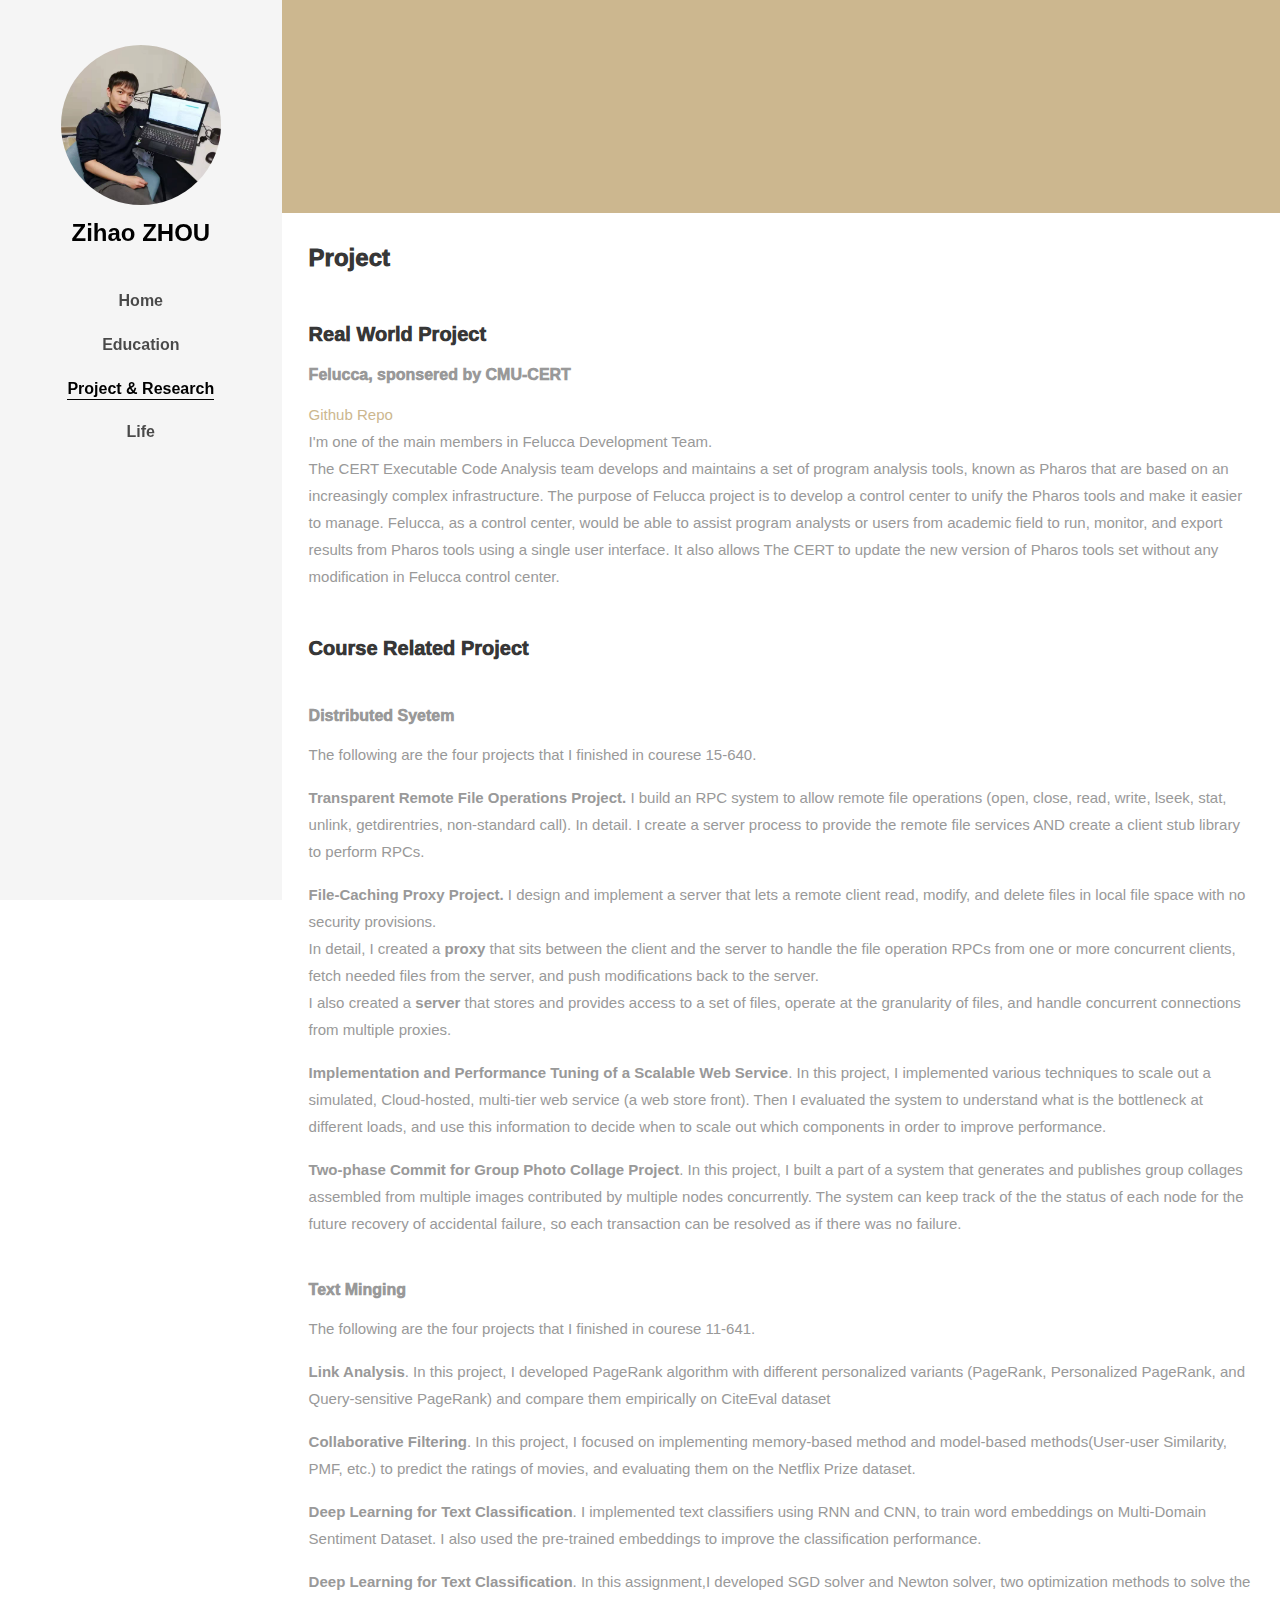
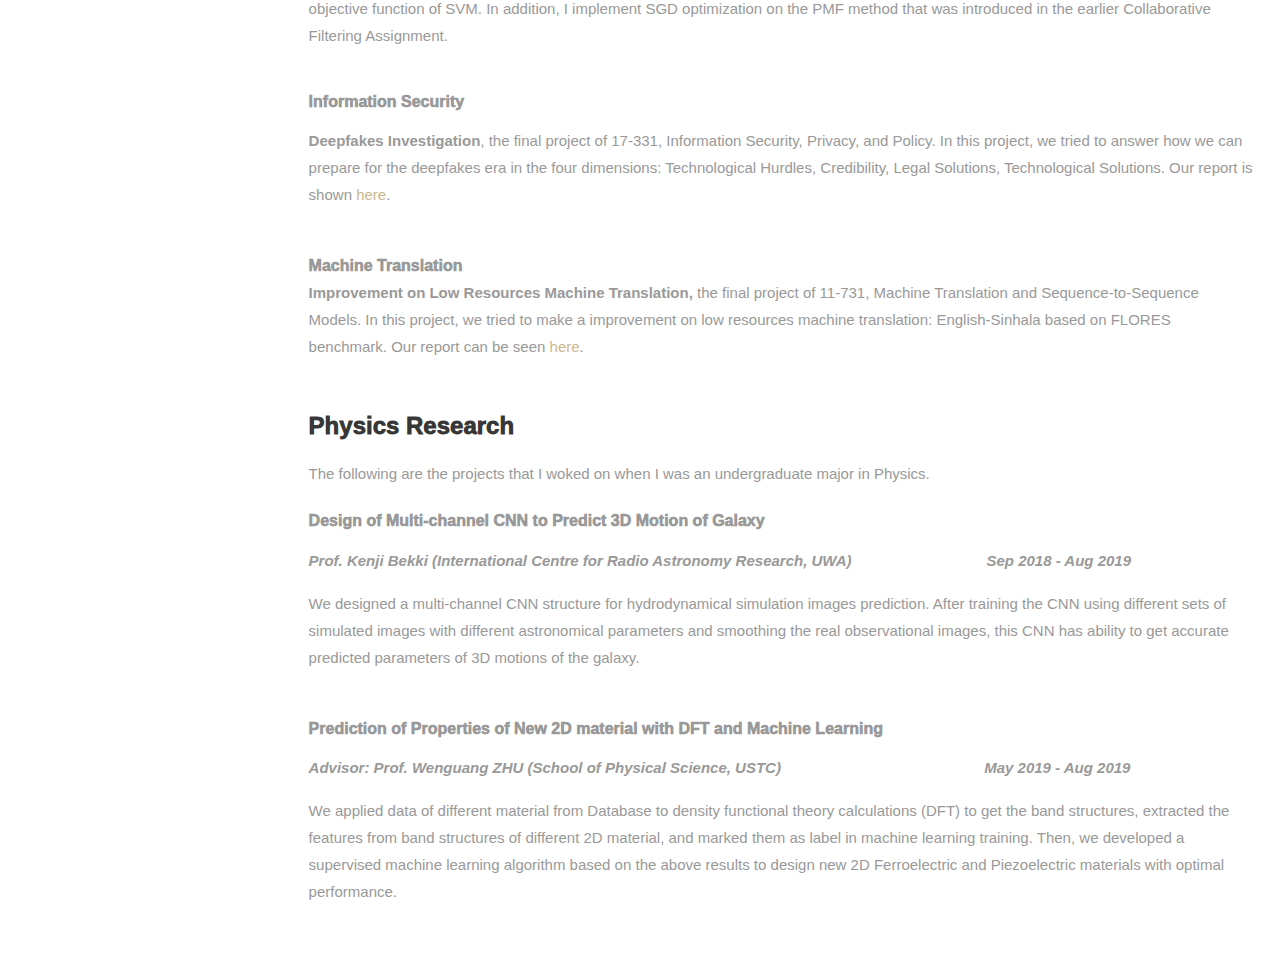
==== commit 09a261c0: "Add files via upload" ====
--- a/academic.html
+++ b/academic.html
@@ -1,7 +1,7 @@
 <!DOCTYPE html>
 <html lang="en">
   <head>
-    <title>Zihao ZHOU's homepage</title>
+    <title>Zihao ZHOU</title>
     <meta charset="utf-8">
     <meta name="viewport" content="width=device-width, initial-scale=1, shrink-to-fit=no">
    
@@ -18,7 +18,6 @@
 
     <link rel="stylesheet" href="css/bootstrap-datepicker.css">
     <link rel="stylesheet" href="css/jquery.timepicker.css">
-
     
     <link rel="stylesheet" href="css/flaticon.css">
     <link rel="stylesheet" href="css/icomoon.css">
@@ -34,7 +33,7 @@
 				<ul>
 					<li><a href="index.html">Home</a></li>
 					<li><a href="education.html">Education</a></li>
-					<li class="colorlib-active"><a href="academic.html">Academic</a></li>
+					<li class="colorlib-active"><a href="academic.html">Project &amp; Research</a></li>
 					<li><a href="life.html">Life</a></li>
 				</ul>
 			</nav>
@@ -50,39 +49,74 @@
 			</div>
 		</aside> <!-- END COLORLIB-ASIDE -->
 		<div id="colorlib-main">
-			<section class="ftco-section ftco-bread">
-				<div class="container">
-					<div class="row no-gutters slider-text justify-content-center align-items-center">
+		  <section class="ftco-section ftco-bread">
+			<div class="container">
+			  <div class="row no-gutters slider-text justify-content-center align-items-center">
 	          <div class="col-md-8 ftco-animate">
 	            <p class="breadcrumbs"><span class="mr-2"><a href="index.html">Home</a></span> <span>Academic</span></p>
-	            <h1 class="bread">Academic</h1>
+	            <h1 class="bread">Project &amp; Research</h1>
 	          </div>
 	        </div>
 				</div>
 			</section>
 			<section class="ftco-section-3">
+				<h4 class="mb-3 font-weight-bold">Project</h4><br>
+				<h5 class="mb-3 font-weight-bold">Real World Project</h5>
+				<h6 class="mb-3 font-weight-bold">Felucca, sponsered by CMU-CERT </h6>
+					<a  href="https://github.com/MITS-Felucca/Felucca">Github Repo </a>
+					<p class="mb-3"> I'm one of the main members in Felucca Development Team.<br>
+					  The CERT Executable Code Analysis team develops and maintains a set of program analysis tools, known as Pharos that are based on an increasingly complex infrastructure. The purpose of Felucca project is to develop a control center to unify the Pharos tools and make it easier to manage. Felucca, as a control center, would be able to assist program analysts or users from academic field to run, monitor, and export results from Pharos tools using a single user interface. It also allows The CERT to update the new version of Pharos tools set without any modification in Felucca control center. </p>
+					<br>
+				<h5 class="mb-3 font-weight-bold">Course Related Project</h5><br>
+				
+				<h6 class="mb-3 font-weight-bold">Distributed Syetem</h6>
+				<p class="mb-3">
+				The following are the four projects that I finished in courese 15-640.
+				</p>
+				
+				
+				<p class="mb-3"> <b>Transparent Remote File Operations Project. </b>I build an RPC system to allow remote file operations (open, close, read, write, lseek, stat, unlink, getdirentries, non-standard call). In detail. I create a server process to provide the remote file services AND create a client stub library to perform RPCs.</p>
+				
+				
+				
+				<p class="mb-3"> <strong>File-Caching Proxy Project. </strong>I design and implement a server that lets a remote client read, modify, and delete files in local file space with no security provisions.<br> In detail, I created a <strong>proxy</strong> that sits between the client and the server to handle the file operation RPCs from one or more concurrent clients, fetch needed files from the server, and push modifications back to the server.  <br>I also created a <strong>server</strong> that stores and provides access to a set of files, operate at the granularity of files, and handle concurrent connections from multiple proxies.</p>
+				
+				<p class="mb-3"> <b>Implementation and Performance Tuning of a Scalable Web Service</b>. In this project, I implemented various techniques to scale out a simulated, Cloud-hosted, multi-tier web service (a web store front). Then I evaluated the system to understand what is the bottleneck at different loads, and use this information to decide when to scale out which components in order to improve performance. </p>
+				<p class="mb-3"> <strong>Two-phase Commit for Group Photo Collage Project</strong>. In this project, I built a part of a system that generates and publishes group collages assembled from multiple images contributed by multiple nodes concurrently. The system can keep track of the the status of each node for the future recovery of accidental failure, so each transaction can be resolved as if there was no failure.</p><br>
+				<h6 class="mb-3 font-weight-bold">Text Minging</h6>
+				<p class="mb-3">
+				The following are the four projects that I finished in courese 11-641.
+				</p>
+				<p class="mb-3"> <strong>Link Analysis</strong>. In this project, I developed PageRank algorithm with different personalized variants (PageRank, Personalized PageRank, and Query-sensitive PageRank) and compare them empirically on CiteEval dataset</p>
+				
+				<p class="mb-3"> <strong>Collaborative Filtering</strong>. In this project, I focused on implementing memory-based method and model-based methods(User-user Similarity, PMF, etc.) to predict the ratings of movies, and evaluating them on the Netflix Prize dataset.</p>
+				
+				
+				<p class="mb-3"> <strong>Deep Learning for Text Classification</strong>. I implemented text classifiers using RNN and CNN, to train word embeddings on Multi-Domain Sentiment Dataset. I also used the pre-trained embeddings to improve the classification performance.</p>
 
-                <h2 class="mb-3 font-weight-bold">Research</h2>
-				<p class="mb-4">The following are the projects that I am working on or have been completed. All of them are in Computer Science or Physics field.</p>
+				<p class="mb-3"> <strong>Deep Learning for Text Classification</strong>. In this assignment,I developed SGD solver and Newton solver, two optimization methods to solve the objective function of SVM. In addition, I implement SGD optimization on the PMF method that was introduced in the earlier Collaborative Filtering Assignment.</p><br>
 				
-				<p class="mb-3 font-weight-bold">Design of Multi-channel CNN to Predict 3D Motion of Galaxy </p>
+				
+				<h6 class="mb-3 font-weight-bold">Information Security</h6>
+				<p class="mb-5">
+				<b>Deepfakes Investigation</b>, the final project of 17-331, Information Security, Privacy, and Policy. In this project, we tried to answer how we can prepare for the deepfakes era in the four dimensions: Technological Hurdles, Credibility, Legal Solutions, Technological Solutions. Our report is shown <a href="Deepfake_web.pdf">here</a>.</p>
+				
+				<h6 class="mb-1 font-weight-bold">Machine Translation  </h6>
+				<p class="mb-5">
+				<b>Improvement on Low Resources Machine Translation,</b> the final project of 11-731, Machine Translation and Sequence-to-Sequence Models. In this project, we tried to make a improvement on low resources machine translation: English-Sinhala based on FLORES benchmark. Our report can be seen <a href="en-si.pdf">here</a>.</p>
+                <h4 class="mb-3 font-weight-bold">Physics Research</h4>
+				<p class="mb-4">The following are the projects that I woked on when I was an undergraduate major in Physics.</p>
+				
+				<h6 class="mb-3 font-weight-bold">Design of Multi-channel CNN to Predict 3D Motion of Galaxy </h6>
 				<p class=" font-italic" >Prof. Kenji Bekki (International Centre for Radio Astronomy Research, UWA)&emsp;&emsp;&emsp;&emsp;&emsp;&emsp;&emsp;&emsp;&emsp;Sep 2018 - Aug 2019</p>
 				<p class="mb-5">We designed a multi-channel CNN structure for hydrodynamical simulation images prediction. After training the CNN using different sets of simulated images with different astronomical parameters and smoothing the real observational images, this CNN has ability to get accurate predicted parameters of 3D motions of the galaxy.
 				 </p>
 
-				<p class="mb-3 font-weight-bold">Prediction of Properties of New 2D material with DFT and Machine Learning</p>
+				<h6 class="mb-3 font-weight-bold">Prediction of Properties of New 2D material with DFT and Machine Learning</h6>
 				<p class=" font-italic" >Advisor: Prof. Wenguang ZHU (School of Physical Science, USTC)              &emsp;&emsp; &emsp;&emsp;&emsp;&emsp;&emsp;&emsp;&emsp;&emsp;&emsp;&emsp;&emsp;May 2019 - Aug 2019</p>
 				<p class="mb-4">We applied data of different material from Database to density functional theory calculations (DFT) to get the band structures, extracted the features from band structures of different 2D material, and marked them as label in machine learning training. Then, we developed a supervised machine learning algorithm based on the above results to design new 2D Ferroelectric and Piezoelectric materials with optimal performance.
 				 </p>
 				
-				<h2 class="mb-5 font-weight-bold">Projects</h2>
-				<p class="mb-1 font-weight-bold">Information Security Project </p>
-				<p class="mb-5">
-				In course 17-331, Information Security, Privacy, and Policy, we tried to answer how we can prepare for the deepfakes era in the four dimensions: Technological Hurdles, Credibility, Legal Solutions, Technological Solutions. Our report is shown <a href="Deepfake_web.pdf">here</a>.</p>
-				
-				<p class="mb-1 font-weight-bold">Machine Translation Project </p>
-				<p class="mb-5">
-				In course 11-731, Machine Translation and Sequence-to-Sequence Models, we tried to make a improvement on low resources machine translation: English-Sinhala based on FLORES benchmark. Our report can be seen <a href="en-si.pdf">here</a>.</p>
 				
 				
 			</section>
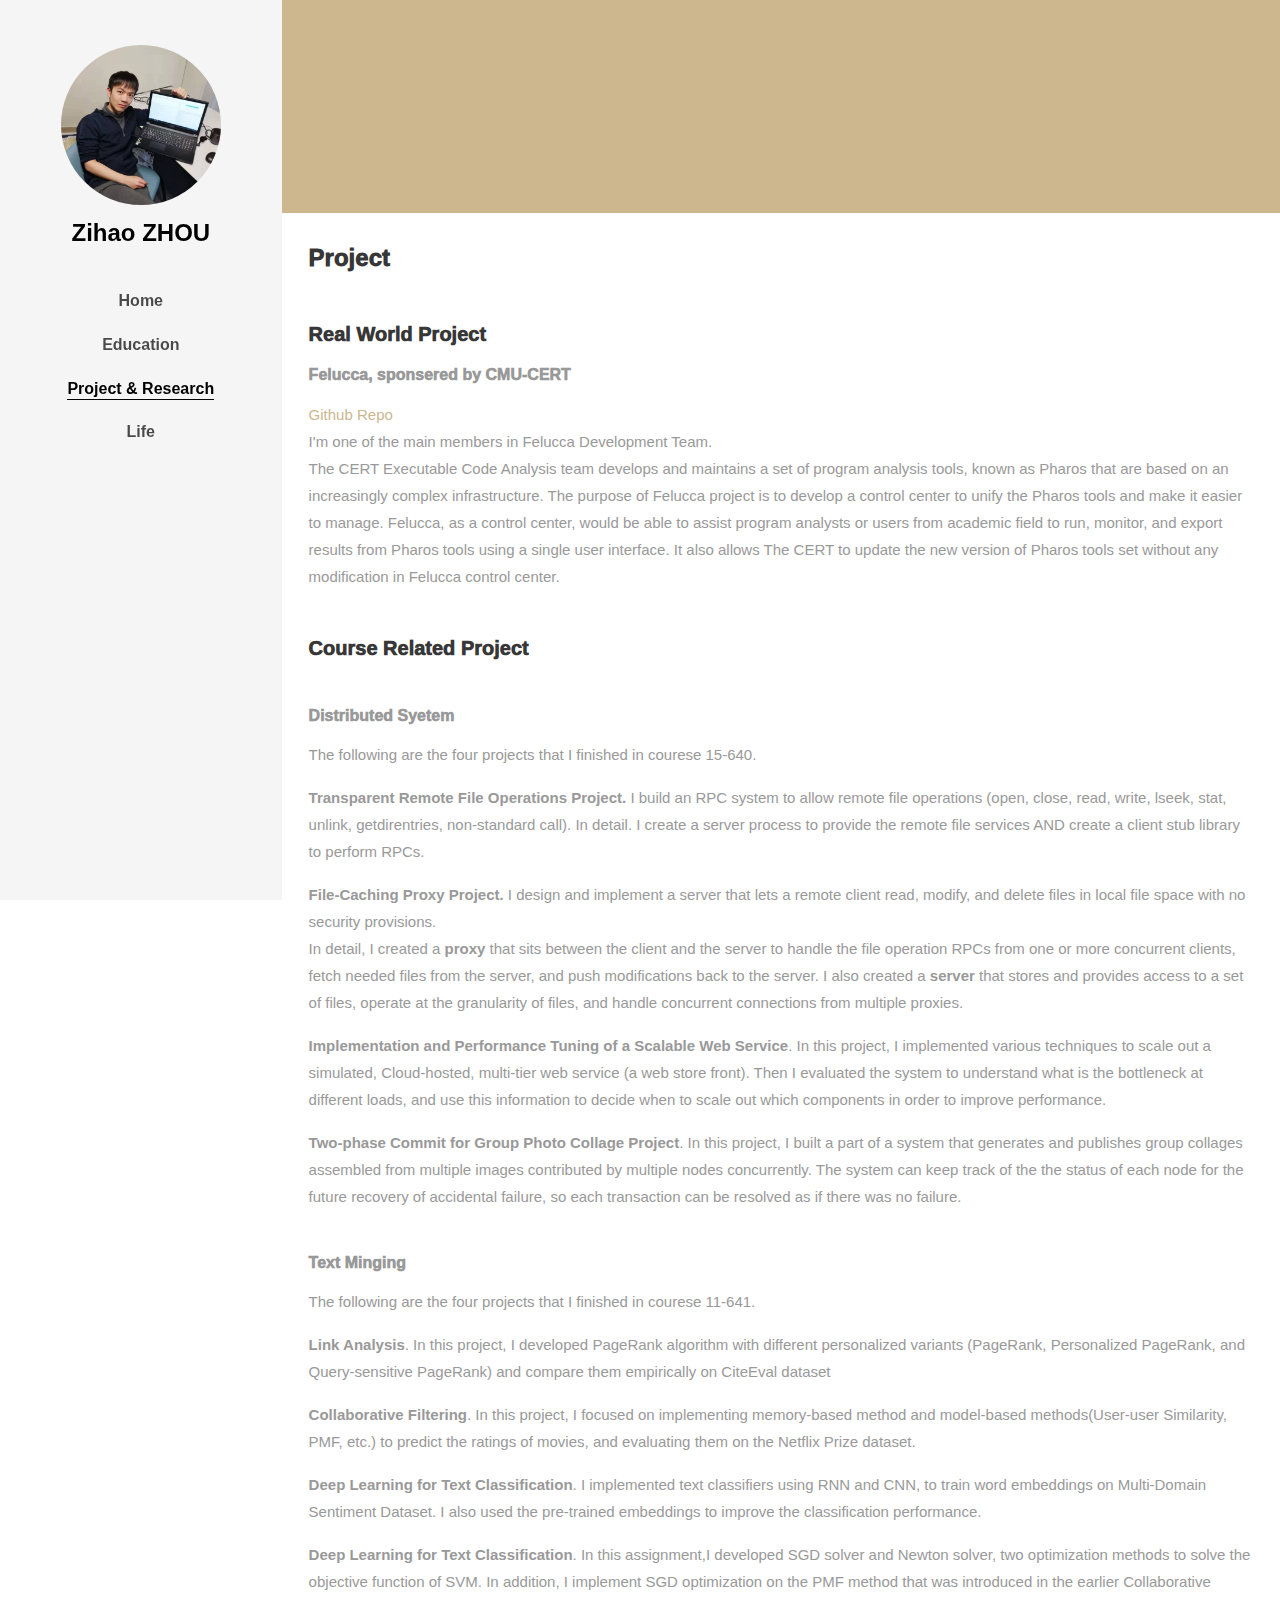
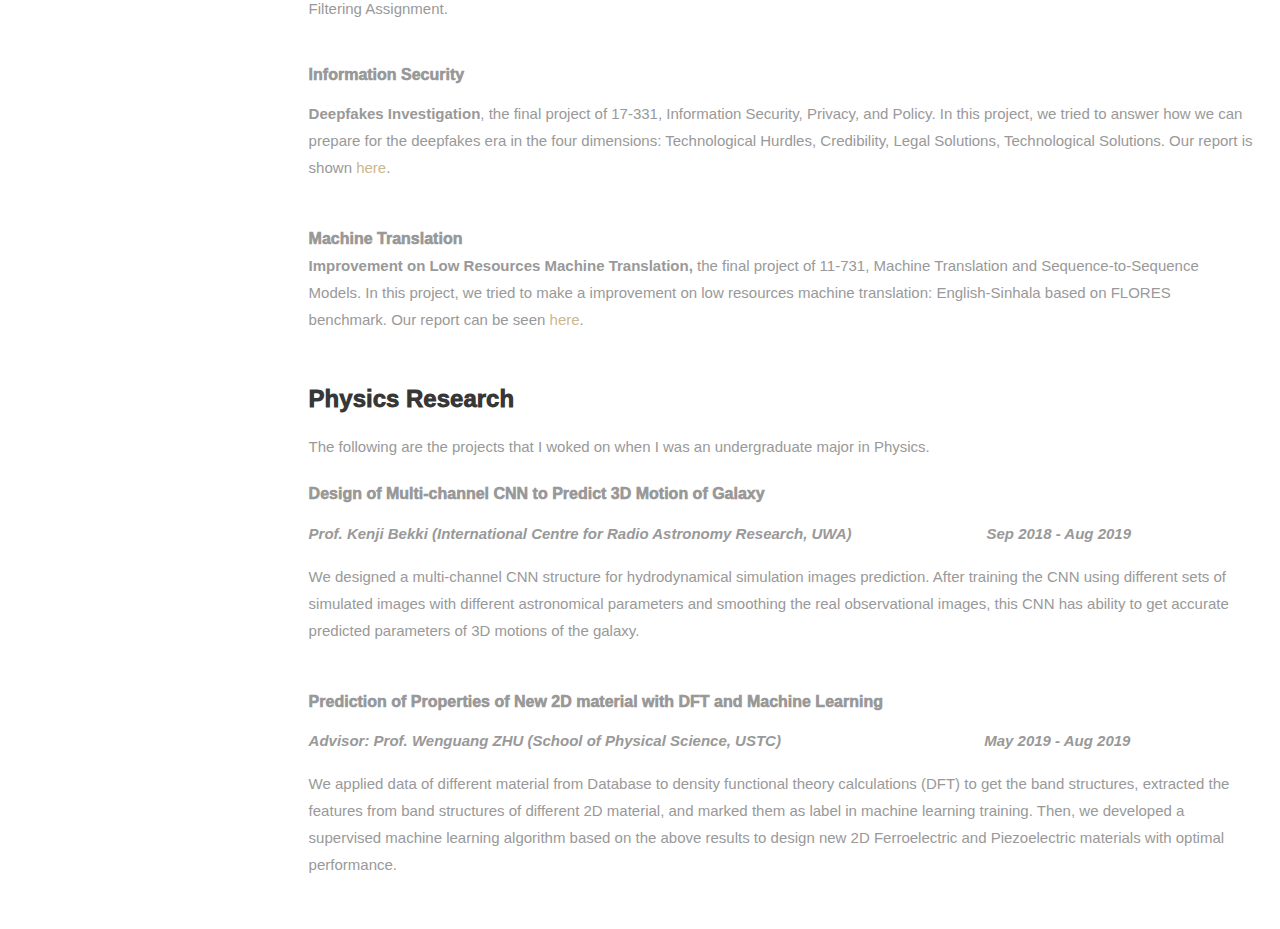
==== commit 8f8da56a: "Add files via upload" ====
--- a/academic.html
+++ b/academic.html
@@ -79,7 +79,7 @@
 				
 				
 				
-				<p class="mb-3"> <strong>File-Caching Proxy Project. </strong>I design and implement a server that lets a remote client read, modify, and delete files in local file space with no security provisions.<br> In detail, I created a <strong>proxy</strong> that sits between the client and the server to handle the file operation RPCs from one or more concurrent clients, fetch needed files from the server, and push modifications back to the server.  <br>I also created a <strong>server</strong> that stores and provides access to a set of files, operate at the granularity of files, and handle concurrent connections from multiple proxies.</p>
+				<p class="mb-3"> <strong>File-Caching Proxy Project. </strong>I design and implement a server that lets a remote client read, modify, and delete files in local file space with no security provisions.<br> In detail, I created a <strong>proxy</strong> that sits between the client and the server to handle the file operation RPCs from one or more concurrent clients, fetch needed files from the server, and push modifications back to the server. I also created a <strong>server</strong> that stores and provides access to a set of files, operate at the granularity of files, and handle concurrent connections from multiple proxies.</p>
 				
 				<p class="mb-3"> <b>Implementation and Performance Tuning of a Scalable Web Service</b>. In this project, I implemented various techniques to scale out a simulated, Cloud-hosted, multi-tier web service (a web store front). Then I evaluated the system to understand what is the bottleneck at different loads, and use this information to decide when to scale out which components in order to improve performance. </p>
 				<p class="mb-3"> <strong>Two-phase Commit for Group Photo Collage Project</strong>. In this project, I built a part of a system that generates and publishes group collages assembled from multiple images contributed by multiple nodes concurrently. The system can keep track of the the status of each node for the future recovery of accidental failure, so each transaction can be resolved as if there was no failure.</p><br>
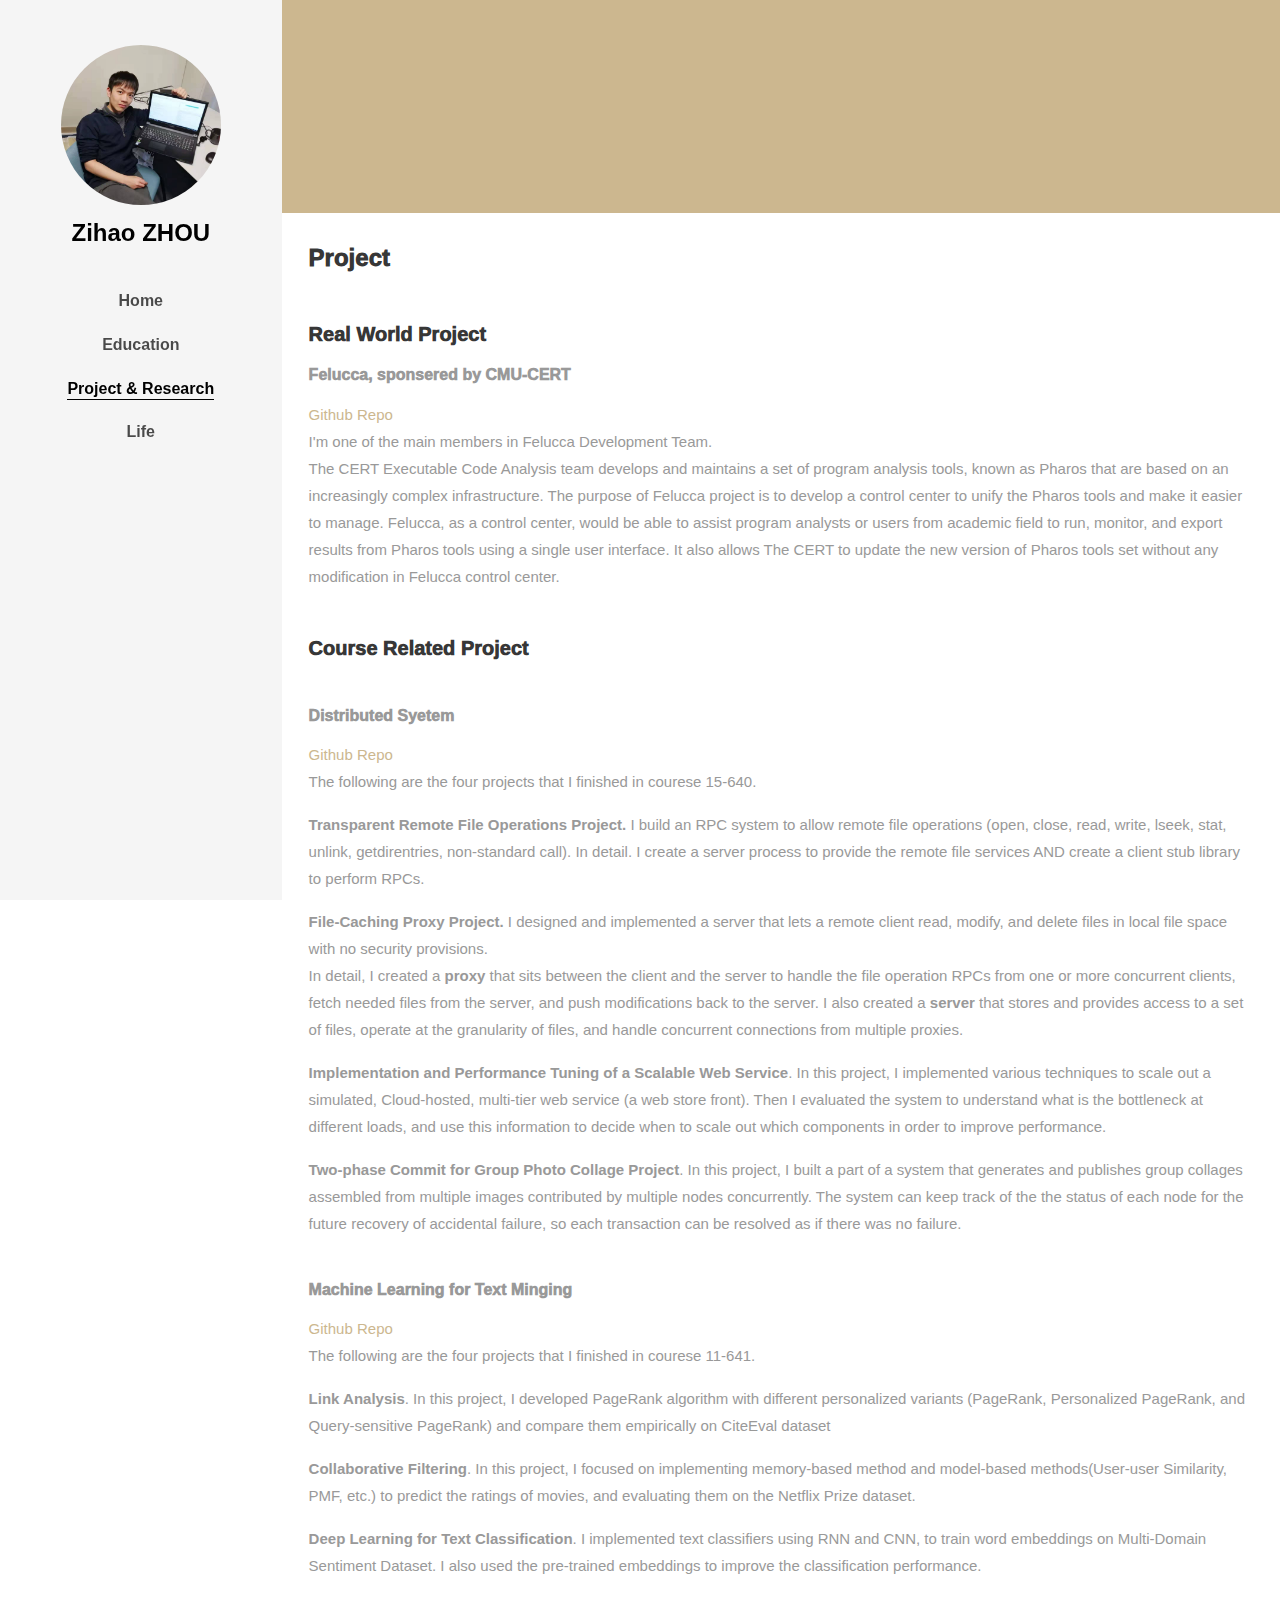
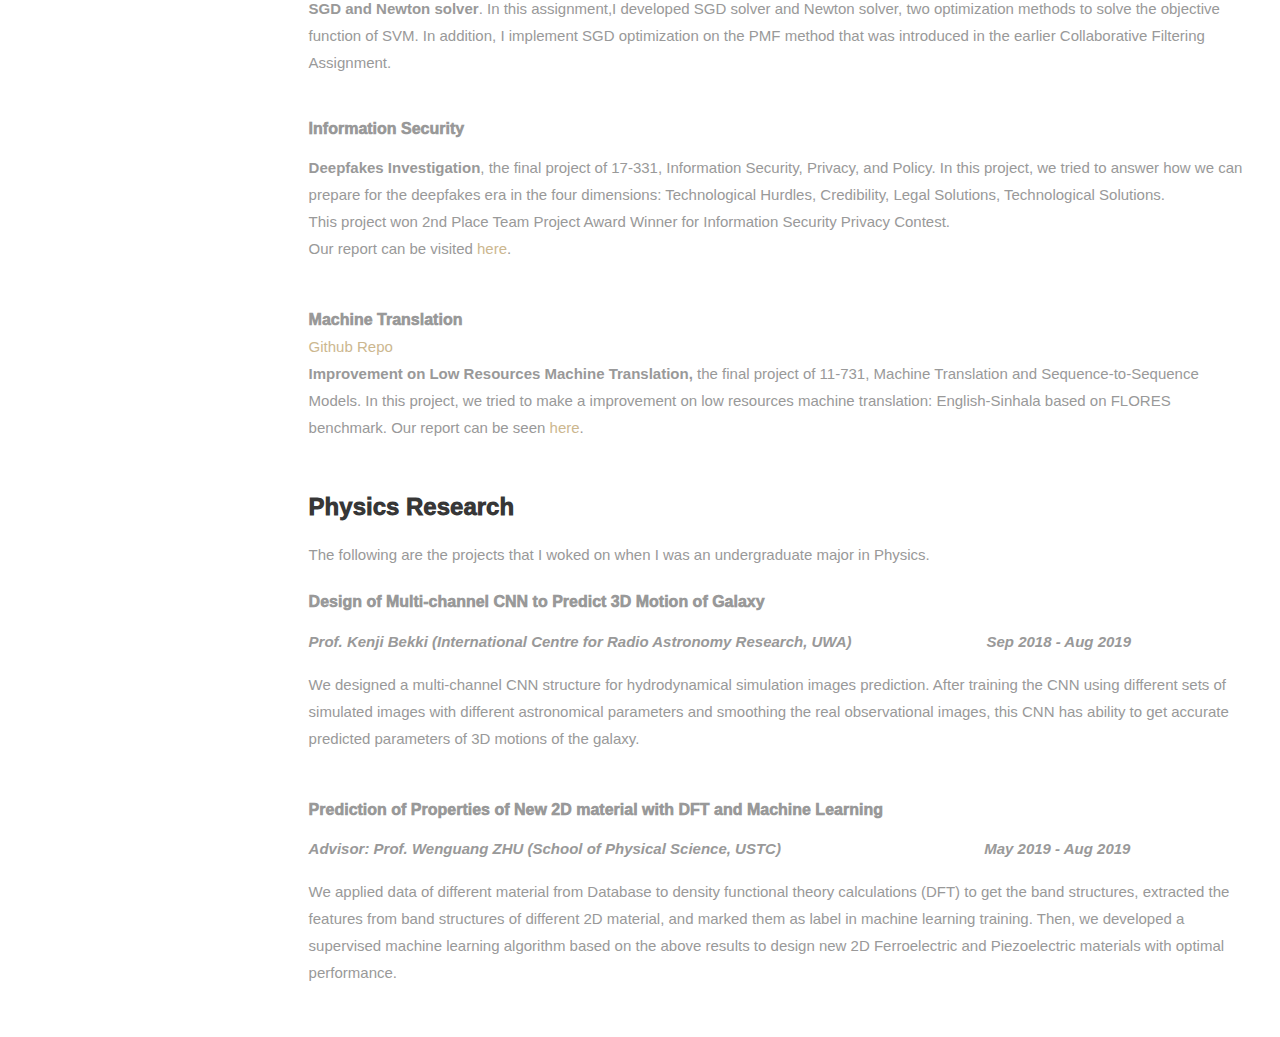
==== commit 0db3c6f7: "update" ====
--- a/academic.html
+++ b/academic.html
@@ -71,6 +71,7 @@
 				
 				<h6 class="mb-3 font-weight-bold">Distributed Syetem</h6>
 				<p class="mb-3">
+				<a  href="https://github.com/jackzihaozhou/Distrbuted-System">Github Repo <br></a>
 				The following are the four projects that I finished in courese 15-640.
 				</p>
 				
@@ -79,12 +80,12 @@
 				
 				
 				
-				<p class="mb-3"> <strong>File-Caching Proxy Project. </strong>I design and implement a server that lets a remote client read, modify, and delete files in local file space with no security provisions.<br> In detail, I created a <strong>proxy</strong> that sits between the client and the server to handle the file operation RPCs from one or more concurrent clients, fetch needed files from the server, and push modifications back to the server. I also created a <strong>server</strong> that stores and provides access to a set of files, operate at the granularity of files, and handle concurrent connections from multiple proxies.</p>
-				
-				<p class="mb-3"> <b>Implementation and Performance Tuning of a Scalable Web Service</b>. In this project, I implemented various techniques to scale out a simulated, Cloud-hosted, multi-tier web service (a web store front). Then I evaluated the system to understand what is the bottleneck at different loads, and use this information to decide when to scale out which components in order to improve performance. </p>
+				<p class="mb-3"> <strong>File-Caching Proxy Project. </strong>I designed and implemented a server that lets a remote client read, modify, and delete files in local file space with no security provisions.<br> In detail, I created a <strong>proxy</strong> that sits between the client and the server to handle the file operation RPCs from one or more concurrent clients, fetch needed files from the server, and push modifications back to the server. I also created a <strong>server</strong> that stores and provides access to a set of files, operate at the granularity of files, and handle concurrent connections from multiple proxies.</p>
+				<p class="mb-3"> <strong>Implementation and Performance Tuning of a Scalable Web Service</strong>. In this project, I implemented various techniques to scale out a simulated, Cloud-hosted, multi-tier web service (a web store front). Then I evaluated the system to understand what is the bottleneck at different loads, and use this information to decide when to scale out which components in order to improve performance. </p>
 				<p class="mb-3"> <strong>Two-phase Commit for Group Photo Collage Project</strong>. In this project, I built a part of a system that generates and publishes group collages assembled from multiple images contributed by multiple nodes concurrently. The system can keep track of the the status of each node for the future recovery of accidental failure, so each transaction can be resolved as if there was no failure.</p><br>
-				<h6 class="mb-3 font-weight-bold">Text Minging</h6>
+				<h6 class="mb-3 font-weight-bold">Machine Learning for Text Minging</h6>
 				<p class="mb-3">
+				<a  href="https://github.com/jackzihaozhou/Machine_Learning_for_Text_Mining">Github Repo <br></a>
 				The following are the four projects that I finished in courese 11-641.
 				</p>
 				<p class="mb-3"> <strong>Link Analysis</strong>. In this project, I developed PageRank algorithm with different personalized variants (PageRank, Personalized PageRank, and Query-sensitive PageRank) and compare them empirically on CiteEval dataset</p>
@@ -94,14 +95,15 @@
 				
 				<p class="mb-3"> <strong>Deep Learning for Text Classification</strong>. I implemented text classifiers using RNN and CNN, to train word embeddings on Multi-Domain Sentiment Dataset. I also used the pre-trained embeddings to improve the classification performance.</p>
 
-				<p class="mb-3"> <strong>Deep Learning for Text Classification</strong>. In this assignment,I developed SGD solver and Newton solver, two optimization methods to solve the objective function of SVM. In addition, I implement SGD optimization on the PMF method that was introduced in the earlier Collaborative Filtering Assignment.</p><br>
+				<p class="mb-3"> <strong>SGD and Newton solver</strong>. In this assignment,I developed SGD solver and Newton solver, two optimization methods to solve the objective function of SVM. In addition, I implement SGD optimization on the PMF method that was introduced in the earlier Collaborative Filtering Assignment.</p><br>
 				
 				
 				<h6 class="mb-3 font-weight-bold">Information Security</h6>
 				<p class="mb-5">
-				<b>Deepfakes Investigation</b>, the final project of 17-331, Information Security, Privacy, and Policy. In this project, we tried to answer how we can prepare for the deepfakes era in the four dimensions: Technological Hurdles, Credibility, Legal Solutions, Technological Solutions. Our report is shown <a href="Deepfake_web.pdf">here</a>.</p>
+				<b>Deepfakes Investigation</b>, the final project of 17-331, Information Security, Privacy, and Policy. In this project, we tried to answer how we can prepare for the deepfakes era in the four dimensions: Technological Hurdles, Credibility, Legal Solutions, Technological Solutions. <br>This project  won 2nd Place Team Project Award Winner for Information Security Privacy Contest.<br>Our report can be visited <a href="Deepfake_web.pdf">here</a>.</p>
 				
 				<h6 class="mb-1 font-weight-bold">Machine Translation  </h6>
+				<a  href="https://github.com/jackzihaozhou/Machine_Translation_English-Sinhala">Github Repo </a>
 				<p class="mb-5">
 				<b>Improvement on Low Resources Machine Translation,</b> the final project of 11-731, Machine Translation and Sequence-to-Sequence Models. In this project, we tried to make a improvement on low resources machine translation: English-Sinhala based on FLORES benchmark. Our report can be seen <a href="en-si.pdf">here</a>.</p>
                 <h4 class="mb-3 font-weight-bold">Physics Research</h4>
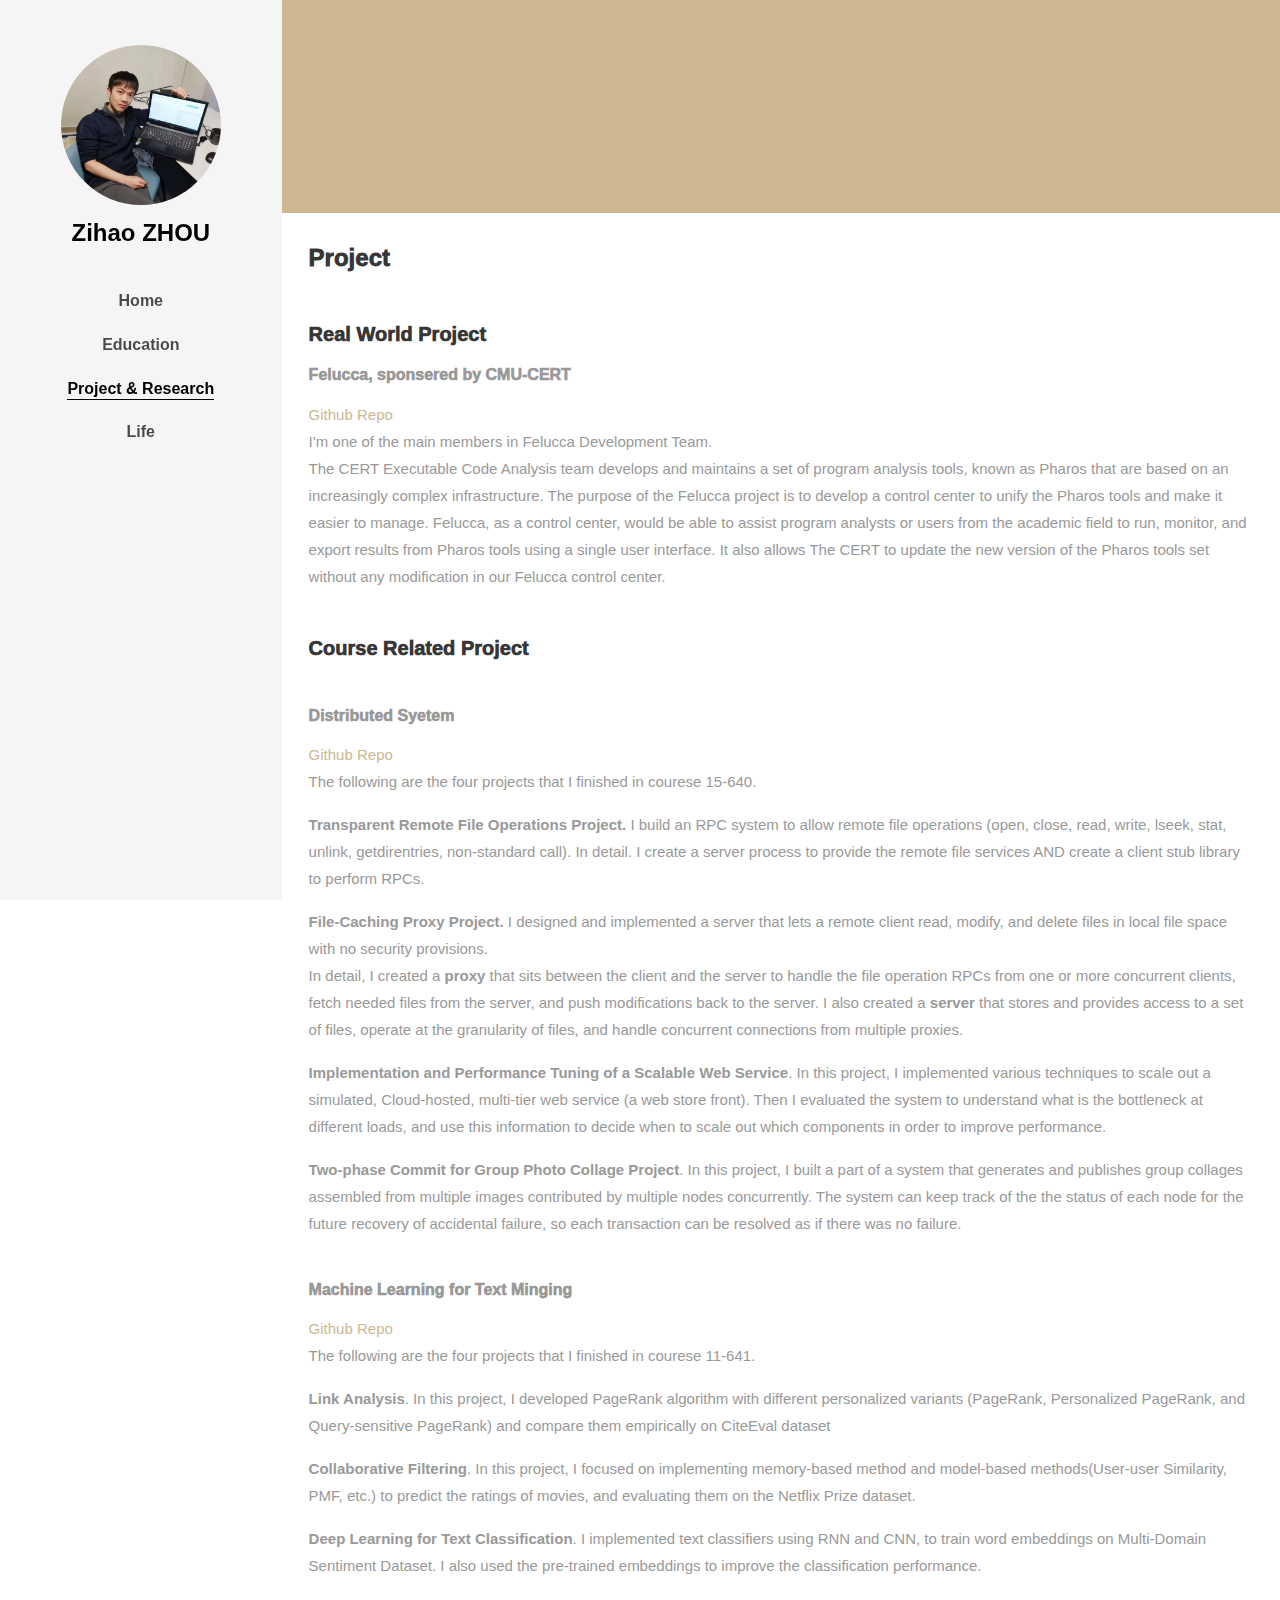
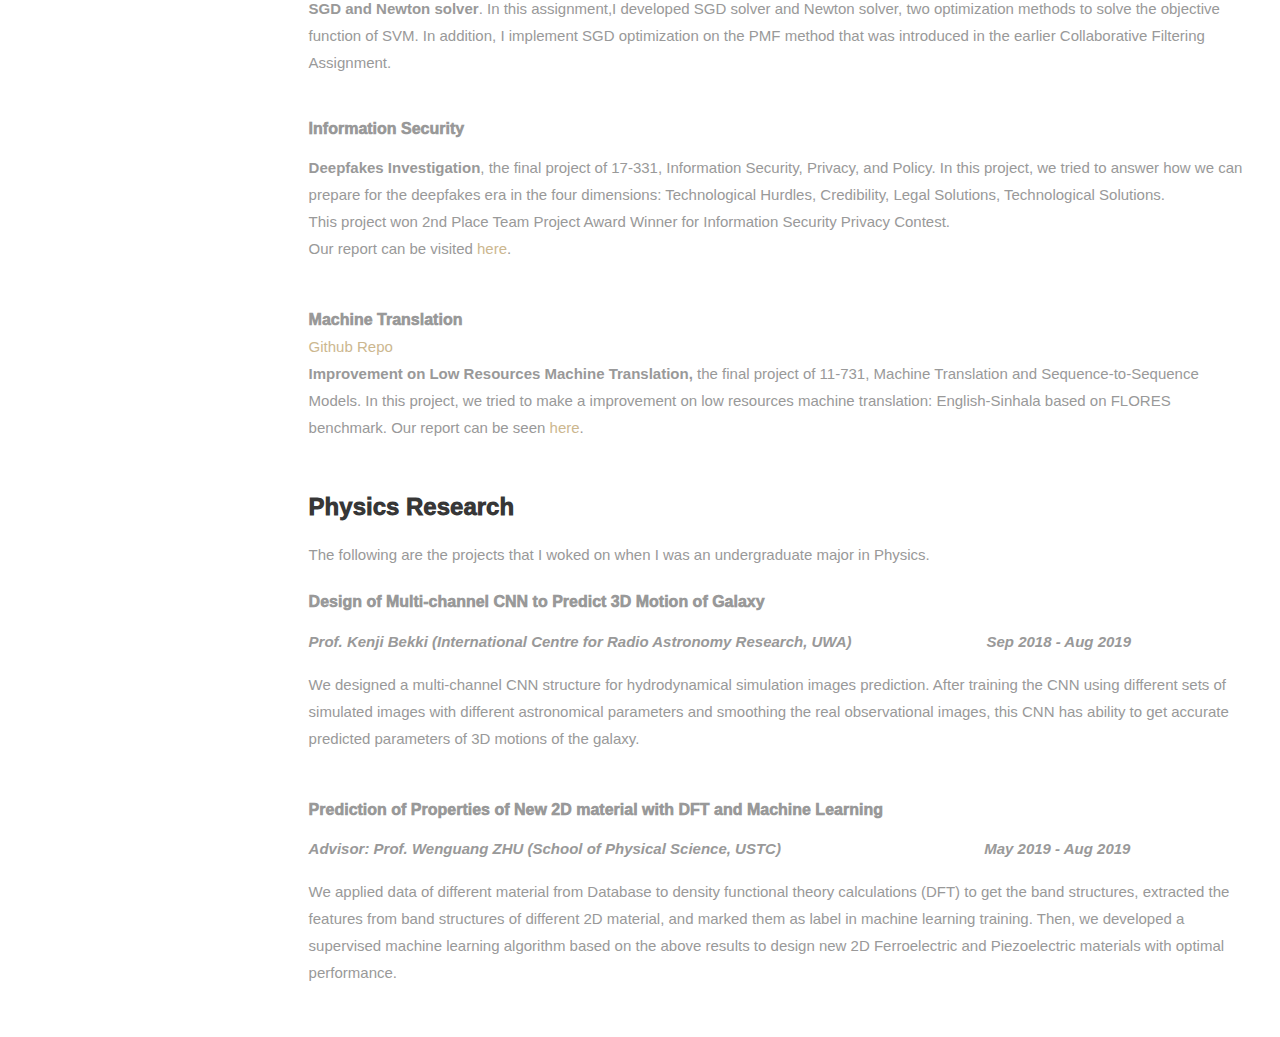
==== commit d0cfb35c: "update info" ====
--- a/academic.html
+++ b/academic.html
@@ -39,12 +39,12 @@
 			</nav>
 
 			<div class="colorlib-footer">
-<div class="d-flex justify-content-center">
-		  <form action="#" class="colorlib-subscribe-form">
-            <div class="form-group d-flex">
-            	<div class="icon"></div>
-</div>
-          </form>
+				<div class="d-flex justify-content-center">
+				  <form action="#" class="colorlib-subscribe-form">
+					<div class="form-group d-flex">
+						<div class="icon"></div>
+					</div>
+				  </form>
 				</div>
 			</div>
 		</aside> <!-- END COLORLIB-ASIDE -->
@@ -65,7 +65,7 @@
 				<h6 class="mb-3 font-weight-bold">Felucca, sponsered by CMU-CERT </h6>
 					<a  href="https://github.com/MITS-Felucca/Felucca">Github Repo </a>
 					<p class="mb-3"> I'm one of the main members in Felucca Development Team.<br>
-					  The CERT Executable Code Analysis team develops and maintains a set of program analysis tools, known as Pharos that are based on an increasingly complex infrastructure. The purpose of Felucca project is to develop a control center to unify the Pharos tools and make it easier to manage. Felucca, as a control center, would be able to assist program analysts or users from academic field to run, monitor, and export results from Pharos tools using a single user interface. It also allows The CERT to update the new version of Pharos tools set without any modification in Felucca control center. </p>
+						The CERT Executable Code Analysis team develops and maintains a set of program analysis tools, known as Pharos that are based on an increasingly complex infrastructure. The purpose of the Felucca project is to develop a control center to unify the Pharos tools and make it easier to manage. Felucca, as a control center, would be able to assist program analysts or users from the academic field to run, monitor, and export results from Pharos tools using a single user interface. It also allows The CERT to update the new version of the Pharos tools set without any modification in our Felucca control center. </p>
 					<br>
 				<h5 class="mb-3 font-weight-bold">Course Related Project</h5><br>
 				
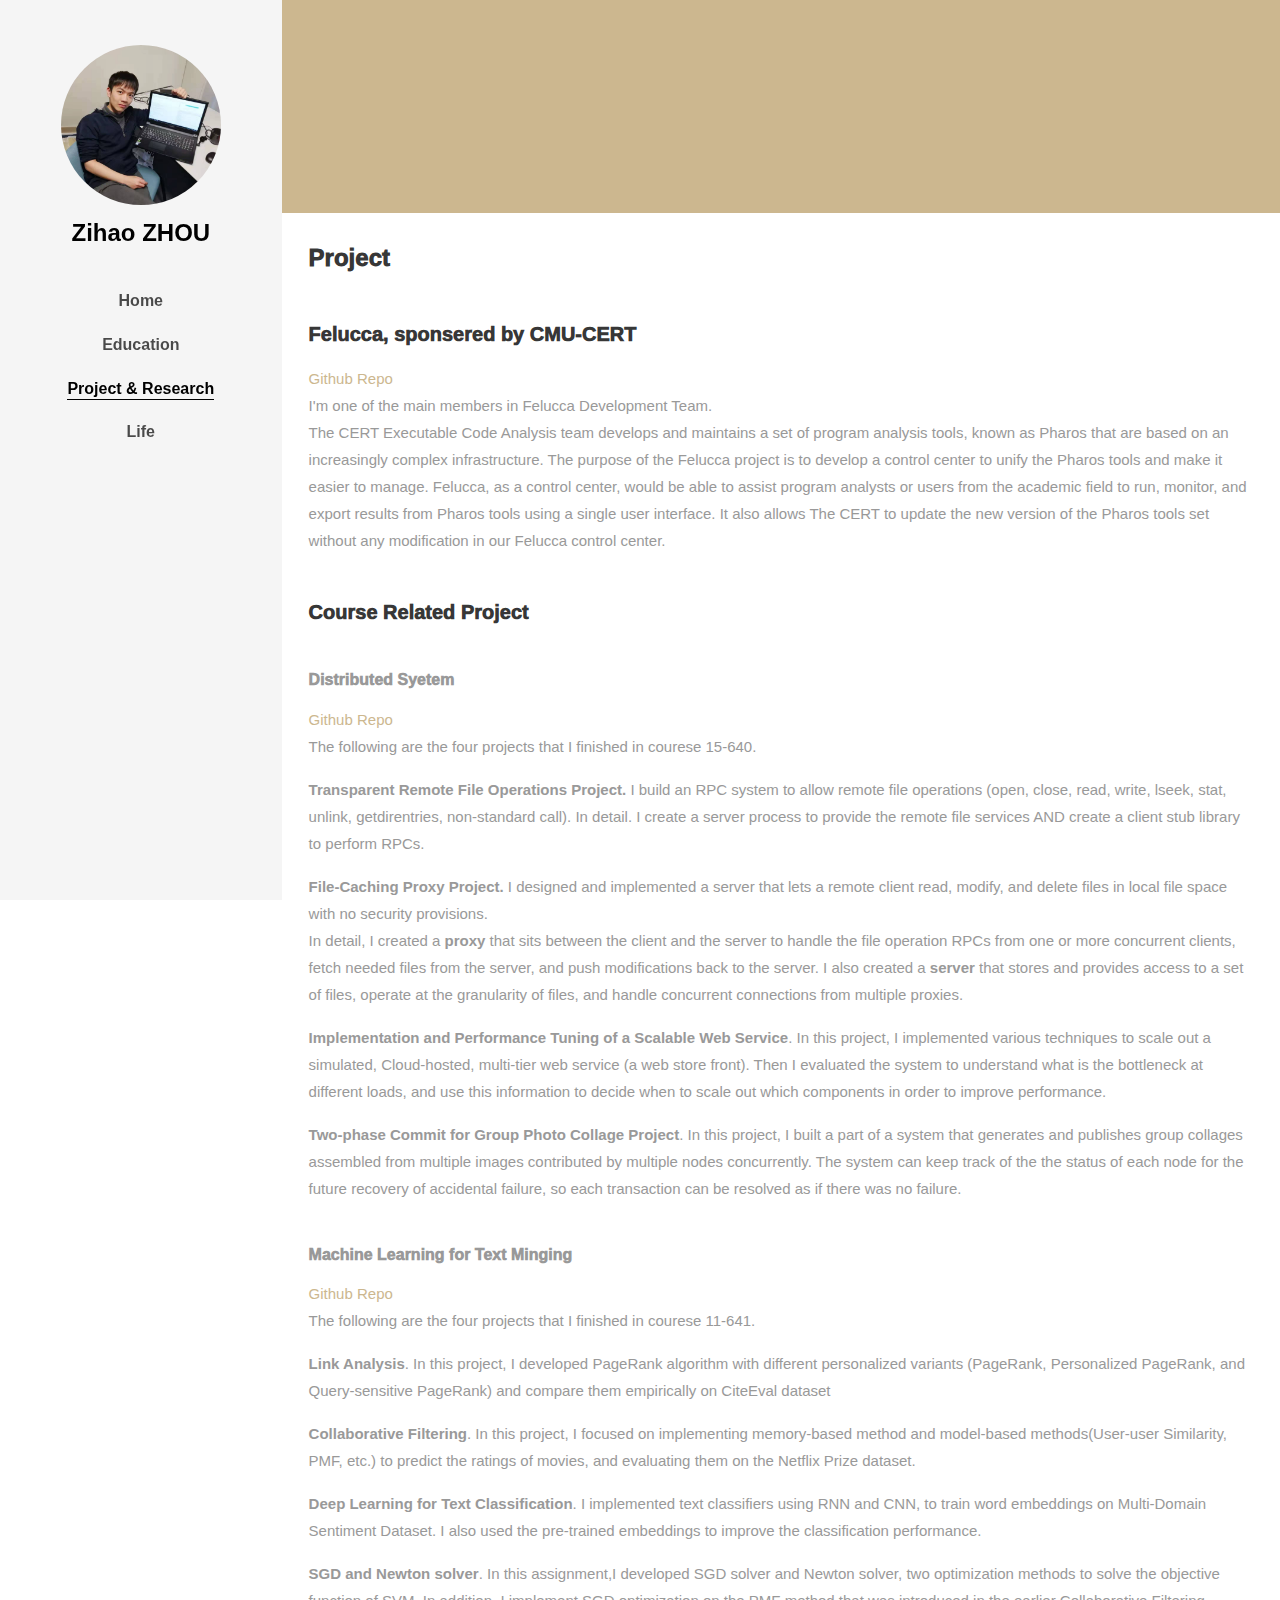
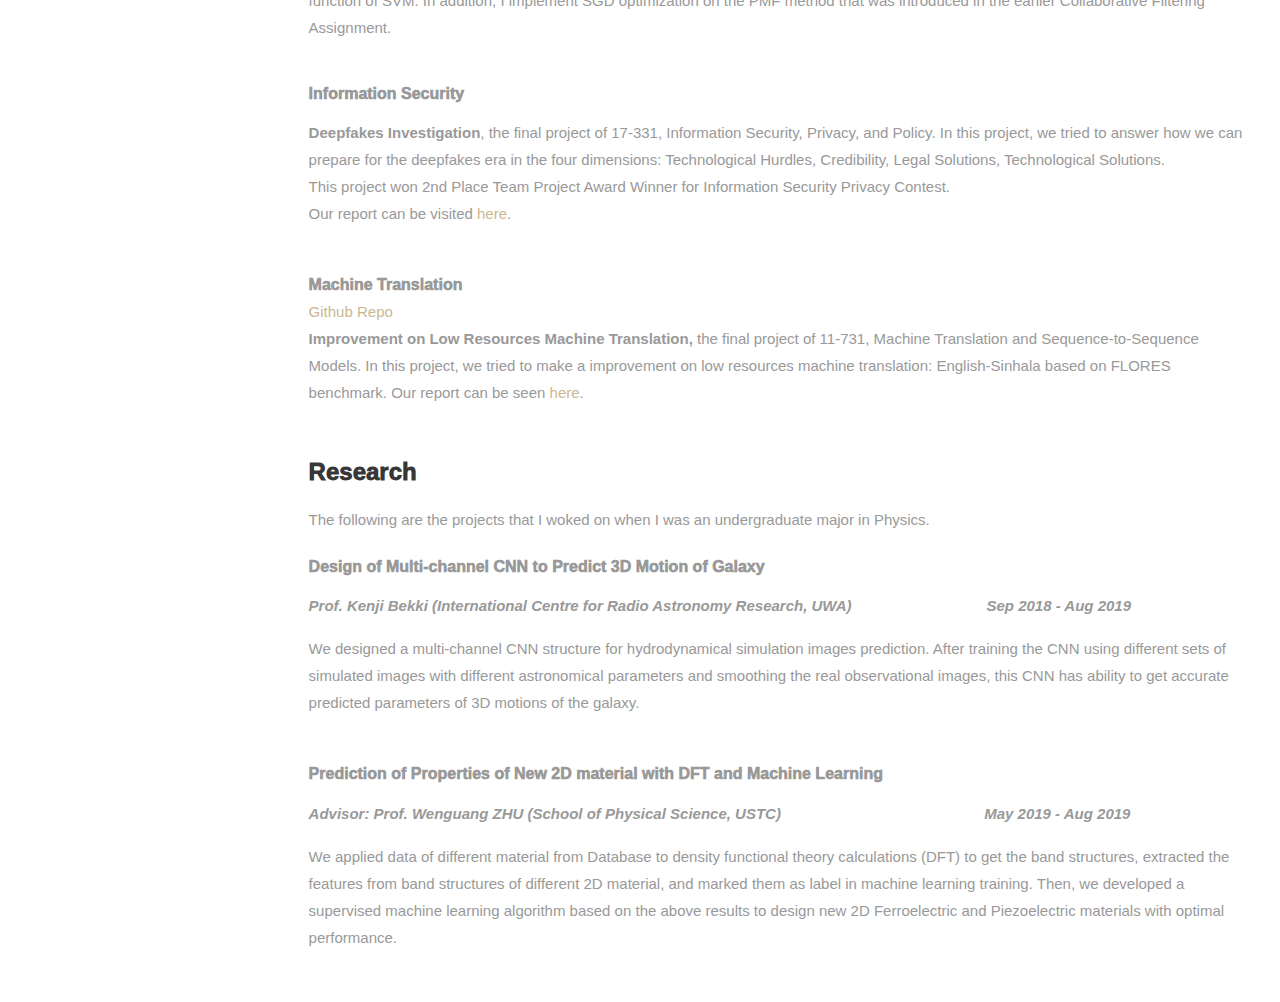
==== commit 05185e81: "update info" ====
--- a/academic.html
+++ b/academic.html
@@ -61,8 +61,7 @@
 			</section>
 			<section class="ftco-section-3">
 				<h4 class="mb-3 font-weight-bold">Project</h4><br>
-				<h5 class="mb-3 font-weight-bold">Real World Project</h5>
-				<h6 class="mb-3 font-weight-bold">Felucca, sponsered by CMU-CERT </h6>
+				<h5 class="mb-3 font-weight-bold">Felucca, sponsered by CMU-CERT </h5>
 					<a  href="https://github.com/MITS-Felucca/Felucca">Github Repo </a>
 					<p class="mb-3"> I'm one of the main members in Felucca Development Team.<br>
 						The CERT Executable Code Analysis team develops and maintains a set of program analysis tools, known as Pharos that are based on an increasingly complex infrastructure. The purpose of the Felucca project is to develop a control center to unify the Pharos tools and make it easier to manage. Felucca, as a control center, would be able to assist program analysts or users from the academic field to run, monitor, and export results from Pharos tools using a single user interface. It also allows The CERT to update the new version of the Pharos tools set without any modification in our Felucca control center. </p>
@@ -106,7 +105,7 @@
 				<a  href="https://github.com/jackzihaozhou/Machine_Translation_English-Sinhala">Github Repo </a>
 				<p class="mb-5">
 				<b>Improvement on Low Resources Machine Translation,</b> the final project of 11-731, Machine Translation and Sequence-to-Sequence Models. In this project, we tried to make a improvement on low resources machine translation: English-Sinhala based on FLORES benchmark. Our report can be seen <a href="en-si.pdf">here</a>.</p>
-                <h4 class="mb-3 font-weight-bold">Physics Research</h4>
+                <h4 class="mb-3 font-weight-bold">Research</h4>
 				<p class="mb-4">The following are the projects that I woked on when I was an undergraduate major in Physics.</p>
 				
 				<h6 class="mb-3 font-weight-bold">Design of Multi-channel CNN to Predict 3D Motion of Galaxy </h6>
